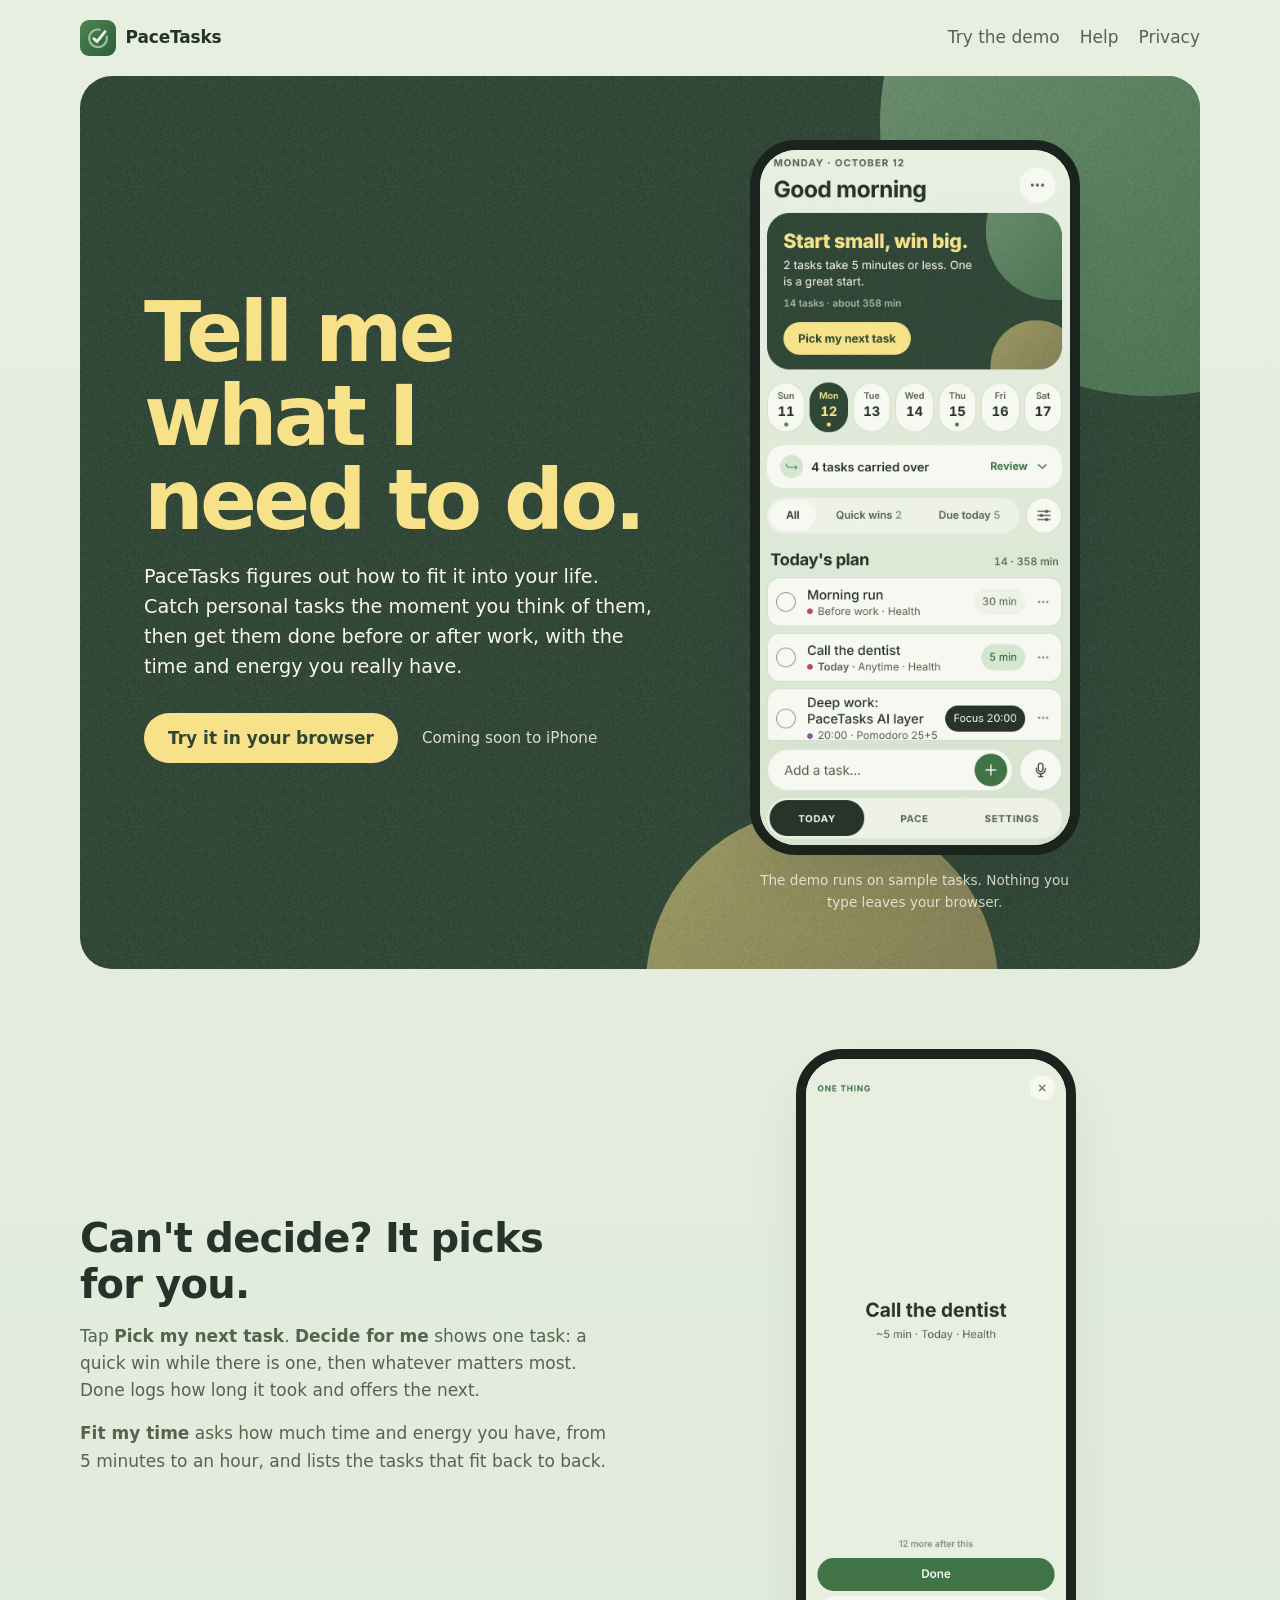
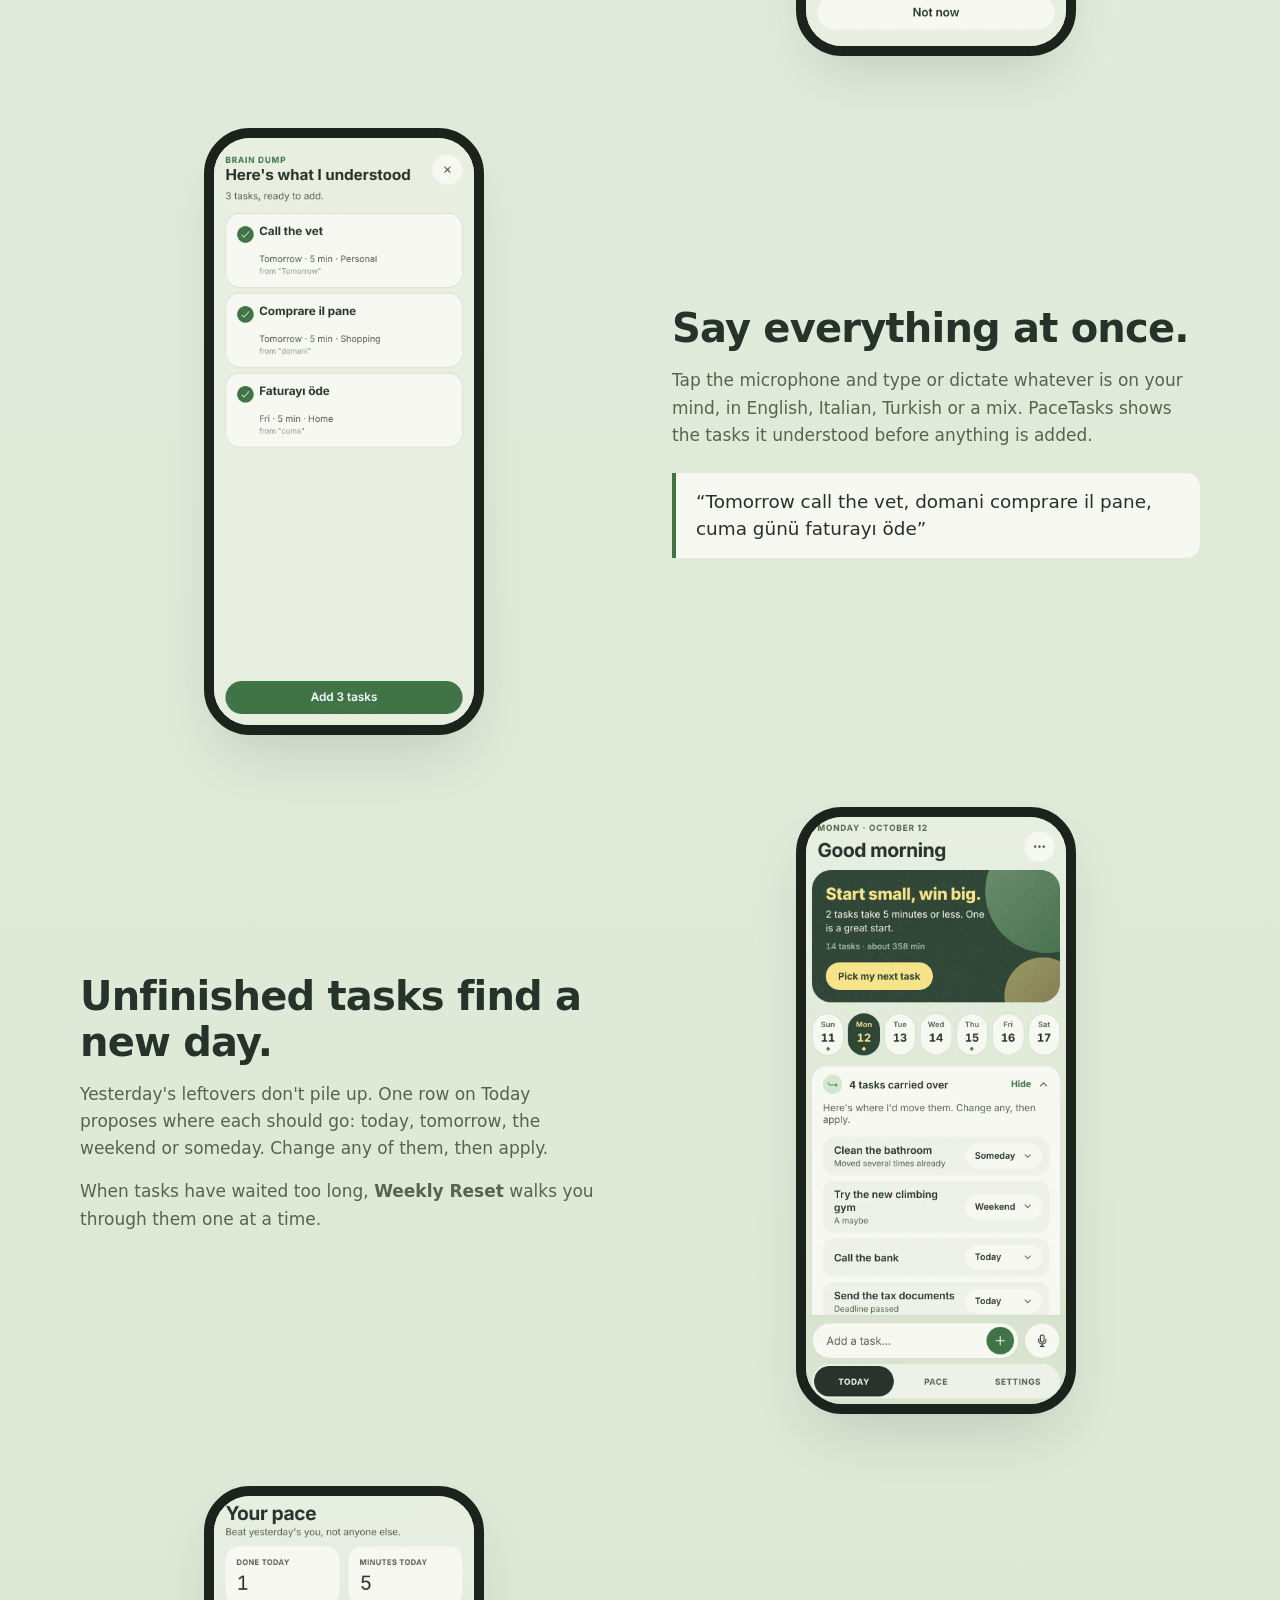
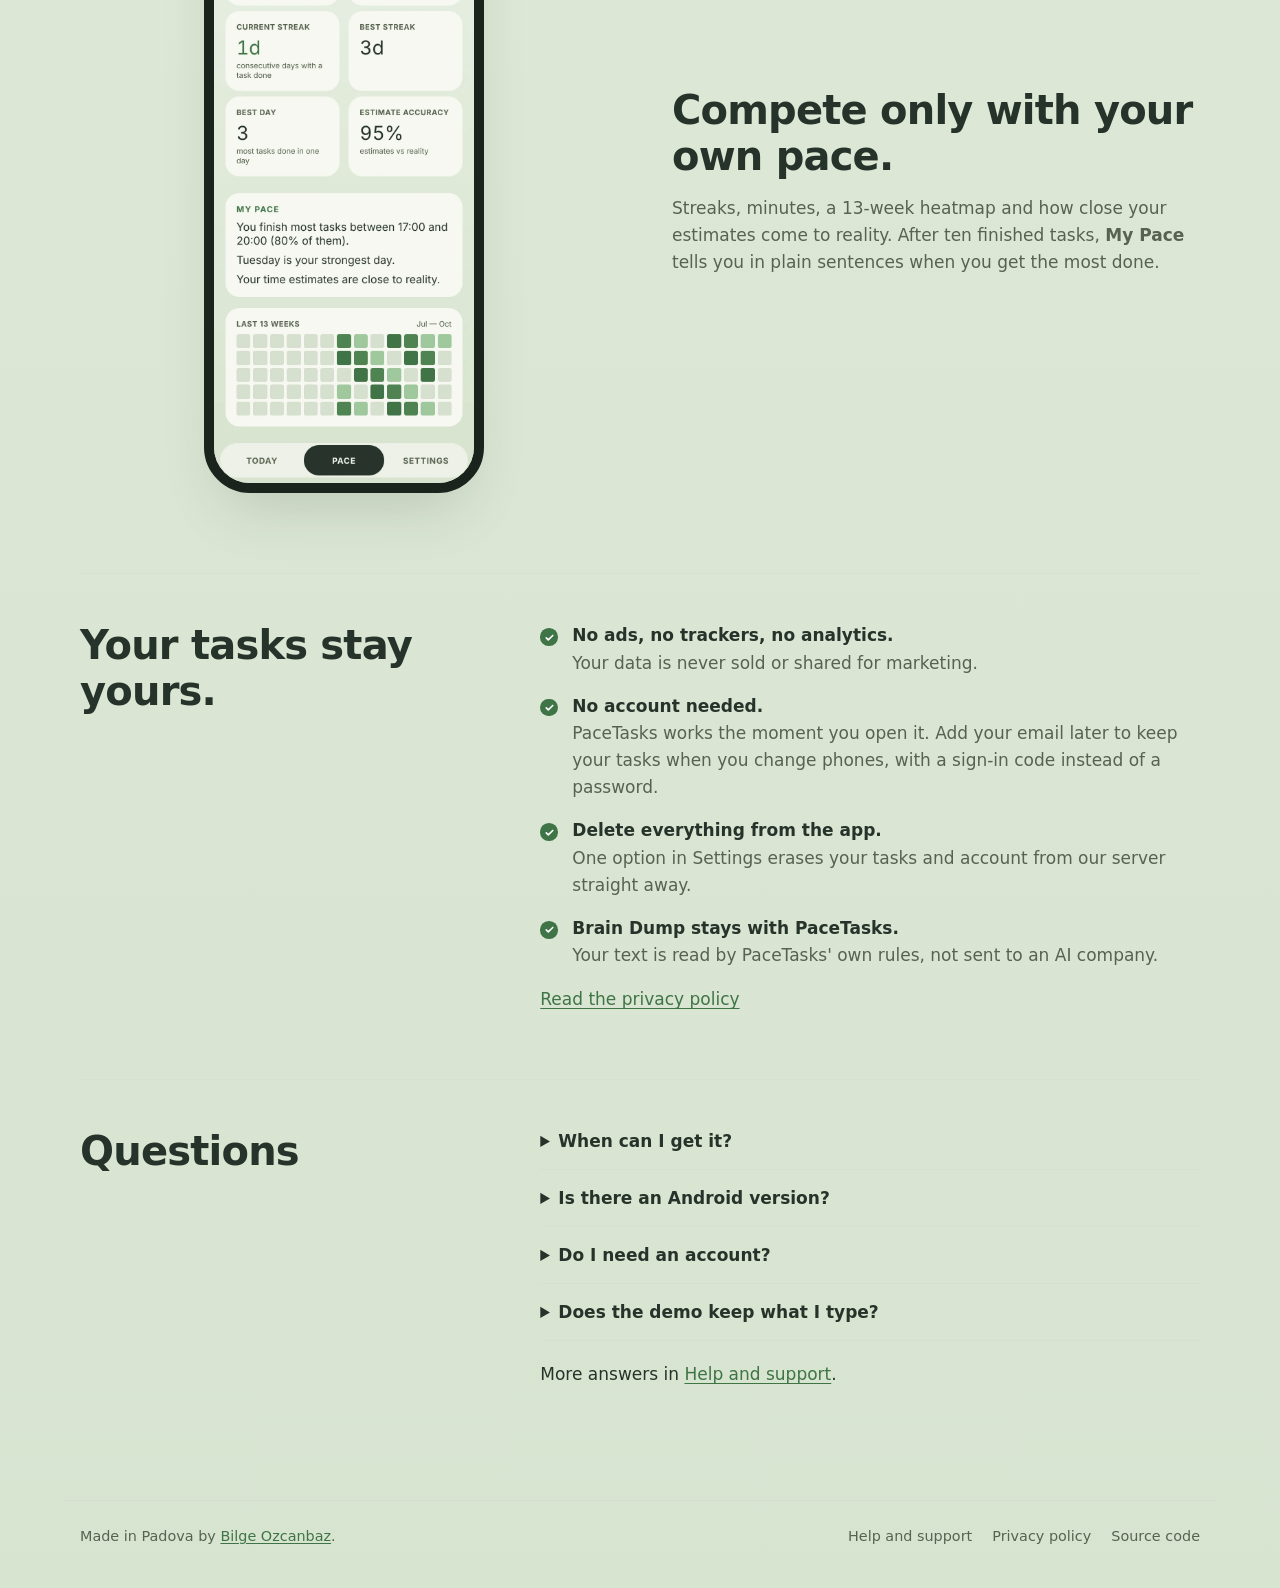
==== index.html @ 0a29a14c "Publish the PaceTasks website The landing page, privacy policy and help pages for PaceTasks, in the " ====
<!doctype html>
<html lang="en">
<head>
  <meta charset="utf-8">
  <meta name="viewport" content="width=device-width, initial-scale=1">
  <title>PaceTasks — tasks that fit around your work</title>
  <meta name="description" content="Tell PaceTasks what you need to do. It figures out how to fit it into your life: a task app for iPhone that plans around the time and energy you really have.">
  <meta name="theme-color" content="#2f4636">
  <link rel="canonical" href="https://bilgaaaaa.github.io/PaceTasksWebsite/">
  <meta property="og:type" content="website">
  <meta property="og:title" content="PaceTasks — tasks that fit around your work">
  <meta property="og:description" content="Tell me what I need to do. PaceTasks figures out how to fit it into your life.">
  <meta property="og:url" content="https://bilgaaaaa.github.io/PaceTasksWebsite/">
  <meta property="og:image" content="https://bilgaaaaa.github.io/PaceTasksWebsite/og-image.png">
  <meta name="twitter:card" content="summary_large_image">
  <link rel="icon" href="icon.png">
  <link rel="apple-touch-icon" href="icon.png">
  <link rel="stylesheet" href="site.css">
  <script src="site.js" defer></script>
</head>
<body>
<a class="skip-link" href="#main">Skip to content</a>

<header class="site-header">
  <a class="brand" href="./"><img src="icon.png" alt="" width="36" height="36">PaceTasks</a>
  <nav class="site-nav" aria-label="Site">
    <a href="demo/">Try the demo</a>
    <a href="support.html">Help</a>
    <a href="privacy.html">Privacy</a>
  </nav>
</header>

<main id="main" class="landing">
  <!-- Hero: the app's own Today hero card at page size, with the phone beside it. -->
  <section class="hero-card" aria-labelledby="heroTitle">
    <span class="hero-blob hero-blob-a" aria-hidden="true"></span>
    <span class="hero-blob hero-blob-b" aria-hidden="true"></span>
    <div class="hero-copy">
      <h1 id="heroTitle">Tell me what I need to do.</h1>
      <p class="hero-lede">PaceTasks figures out how to fit it into your life. Catch personal tasks the moment you
      think of them, then get them done before or after work, with the time and energy you really have.</p>
      <div class="hero-actions">
        <a class="button button-hero" href="demo/" data-demo-launch>Try it in your browser</a>
        <!-- Swap for the App Store link once PaceTasks is live. -->
        <p class="hero-status">Coming soon to iPhone</p>
      </div>
    </div>
    <figure class="phone hero-phone" data-demo-phone>
      <div class="phone-screen">
        <picture>
          <source srcset="screens/today-dark.webp" media="(prefers-color-scheme: dark)">
          <img src="screens/today-light.webp" width="393" height="852"
          alt="PaceTasks Today: a hero card saying Start small, win big, this week's days, four tasks carried over and today's plan.">
        </picture>
      </div>
      <figcaption>The demo runs on sample tasks. Nothing you type leaves your browser.</figcaption>
    </figure>
  </section>

  <div class="features">
    <section class="feature" aria-labelledby="pickTitle">
      <div>
        <h2 id="pickTitle">Can't decide? It picks for you.</h2>
        <p>Tap <strong>Pick my next task</strong>. <strong>Decide for me</strong> shows one task: a quick win while there
        is one, then whatever matters most. Done logs how long it took and offers the next.</p>
        <p><strong>Fit my time</strong> asks how much time and energy you have, from 5 minutes to an hour, and lists the
        tasks that fit back to back.</p>
      </div>
      <figure class="phone">
        <div class="phone-screen">
          <img src="screens/pick-next.webp" width="393" height="852" loading="lazy"
          alt="Decide for me showing a single task, Call the dentist, about 5 minutes, with Done and Not now.">
        </div>
      </figure>
    </section>

    <section class="feature" aria-labelledby="dumpTitle">
      <div>
        <h2 id="dumpTitle">Say everything at once.</h2>
        <p>Tap the microphone and type or dictate whatever is on your mind, in English, Italian, Turkish or a mix.
        PaceTasks shows the tasks it understood before anything is added.</p>
        <blockquote class="feature-quote">“Tomorrow call the vet, domani comprare il pane, cuma günü faturayı öde”</blockquote>
      </div>
      <figure class="phone">
        <div class="phone-screen">
          <img src="screens/brain-dump.webp" width="393" height="852" loading="lazy"
          alt="Brain Dump turning that sentence into three tasks: Call the vet and Comprare il pane tomorrow, Faturayı öde on Friday.">
        </div>
      </figure>
    </section>

    <section class="feature" aria-labelledby="rolloverTitle">
      <div>
        <h2 id="rolloverTitle">Unfinished tasks find a new day.</h2>
        <p>Yesterday's leftovers don't pile up. One row on Today proposes where each should go: today, tomorrow, the
        weekend or someday. Change any of them, then apply.</p>
        <p>When tasks have waited too long, <strong>Weekly Reset</strong> walks you through them one at a time.</p>
      </div>
      <figure class="phone">
        <div class="phone-screen">
          <img src="screens/carried-over.webp" width="393" height="852" loading="lazy"
          alt="Four tasks carried over, each with a proposed day: Someday, Weekend or Today.">
        </div>
      </figure>
    </section>

    <section class="feature" aria-labelledby="paceTitle">
      <div>
        <h2 id="paceTitle">Compete only with your own pace.</h2>
        <p>Streaks, minutes, a 13-week heatmap and how close your estimates come to reality. After ten finished tasks,
        <strong>My Pace</strong> tells you in plain sentences when you get the most done.</p>
      </div>
      <figure class="phone">
        <div class="phone-screen">
          <img src="screens/pace.webp" width="393" height="852" loading="lazy"
          alt="Your pace: tasks and minutes done today, current and best streak, estimate accuracy and a 13-week heatmap.">
        </div>
      </figure>
    </section>
  </div>

  <section class="split" aria-labelledby="privacyTitle">
    <h2 id="privacyTitle">Your tasks stay yours.</h2>
    <div>
      <ul class="promise-list">
        <li><strong>No ads, no trackers, no analytics.</strong>
          <span>Your data is never sold or shared for marketing.</span></li>
        <li><strong>No account needed.</strong>
          <span>PaceTasks works the moment you open it. Add your email later to keep your tasks when you change phones,
          with a sign-in code instead of a password.</span></li>
        <li><strong>Delete everything from the app.</strong>
          <span>One option in Settings erases your tasks and account from our server straight away.</span></li>
        <li><strong>Brain Dump stays with PaceTasks.</strong>
          <span>Your text is read by PaceTasks' own rules, not sent to an AI company.</span></li>
      </ul>
      <p><a href="privacy.html">Read the privacy policy</a></p>
    </div>
  </section>

  <section class="split" aria-labelledby="questionsTitle">
    <h2 id="questionsTitle">Questions</h2>
    <div class="questions">
      <details>
        <summary>When can I get it?</summary>
        <p>PaceTasks is getting ready for its first beta on iPhone. Until then, the demo runs the whole app in your
        browser with sample tasks.</p>
      </details>
      <details>
        <summary>Is there an Android version?</summary>
        <p>Not yet. The first version is for iPhone only.</p>
      </details>
      <details>
        <summary>Do I need an account?</summary>
        <p>No. An account is optional and keeps your tasks safe if you change or lose your phone.</p>
      </details>
      <details>
        <summary>Does the demo keep what I type?</summary>
        <p>No. It runs entirely in your browser on sample tasks, and everything resets when you reload.</p>
      </details>
      <p>More answers in <a href="support.html">Help and support</a>.</p>
    </div>
  </section>
</main>

<footer class="site-footer">
  <p>Made in Padova by <a href="https://bilgalog.dev">Bilge Ozcanbaz</a>.</p>
  <nav class="site-nav" aria-label="Footer">
    <a href="support.html">Help and support</a>
    <a href="privacy.html">Privacy policy</a>
    <a href="https://github.com/bilgaaaaa/pacetasks">Source code</a>
  </nav>
</footer>
</body>
</html>
---- site.css ----
/* Shared look for the PaceTasks website: the app's Sage theme, light and dark, and its system type. */
:root {
  --background: #e7efe1;
  --background-end: #d7e4d0;
  --surface: #f6f8f1;
  --border: #d6e0cf;
  --text-primary: #26332a;
  --text-secondary: #56634f;
  --accent: #3f7446;
  /* The Today hero card: forest green, daffodil title, cream copy. */
  --hero-card: #2f4636;
  --hero-title: #f7e289;
  --hero-body: #fbf6ee;
  --hero-blob-a: linear-gradient(135deg, #9fc89d, #4e8552);
  --hero-blob-b: linear-gradient(135deg, #f7e289, #b79a65);
  --phone-bezel: #1b231d;
  --shadow: rgba(38, 51, 42, 0.18);
  --font: system-ui, -apple-system, BlinkMacSystemFont, "Segoe UI", Roboto, "Helvetica Neue", Arial, sans-serif;
}
@media (prefers-color-scheme: dark) {
  :root {
    --background: #141a16;
    --background-end: #101512;
    --surface: #1d2520;
    --border: #2e3931;
    --text-primary: #e4ecdf;
    --text-secondary: #a3b09e;
    --accent: #8dc495;
    --hero-card: #2a3d30;
    --phone-bezel: #050806;
    --shadow: rgba(0, 0, 0, 0.45);
  }
}

* { box-sizing: border-box; }
html { color-scheme: light dark; background: var(--background-end); }
body {
  margin: 0;
  min-height: 100vh;
  background: linear-gradient(180deg, var(--background), var(--background-end));
  color: var(--text-primary);
  font: 17px/1.6 var(--font);
  -webkit-font-smoothing: antialiased;
}
img { max-width: 100%; display: block; }
a { color: var(--accent); text-underline-offset: 0.15em; }
:focus-visible { outline: 3px solid var(--accent); outline-offset: 3px; border-radius: 6px; }
h1, h2, h3 { font-weight: 700; line-height: 1.15; letter-spacing: -0.02em; }
p, li { color: var(--text-primary); }
.skip-link { position: absolute; left: 1rem; top: -4rem; padding: 0.5rem 1rem; background: var(--surface); }
.skip-link:focus { top: 1rem; }

/* Header and footer, shared by every page. */
.site-header,
.site-footer {
  max-width: 72rem;
  margin: 0 auto;
  padding: 1.25rem 1rem;
  display: flex;
  flex-wrap: wrap;
  align-items: center;
  justify-content: space-between;
  gap: 0.75rem 1.5rem;
}
.brand {
  display: inline-flex;
  align-items: center;
  gap: 0.6rem;
  color: var(--text-primary);
  font-weight: 700;
  letter-spacing: -0.01em;
  text-decoration: none;
}
.brand img { width: 36px; height: 36px; border-radius: 9px; }
.site-nav { display: flex; flex-wrap: wrap; gap: 0.25rem 1.25rem; }
.site-nav a { color: var(--text-secondary); text-decoration: none; font-weight: 500; }
.site-nav a:hover,
.site-nav a[aria-current="page"] { color: var(--text-primary); }
.site-footer {
  margin-top: 4rem;
  padding-top: 1.5rem;
  padding-bottom: 2.5rem;
  border-top: 1px solid var(--border);
  color: var(--text-secondary);
  font-size: 0.9rem;
}
.site-footer p { margin: 0; color: inherit; }

/* Buttons: the hero's daffodil pill, as in the app's "Pick my next task". */
.button {
  display: inline-flex;
  align-items: center;
  justify-content: center;
  min-height: 48px;
  padding: 0.7rem 1.5rem;
  border-radius: 999px;
  font-weight: 600;
  text-decoration: none;
}
.button-hero { background: var(--hero-title); color: var(--hero-card); }
.button-hero:hover { filter: brightness(1.05); }
.button-hero:focus-visible { outline-color: var(--hero-title); }

/* Landing page. */
.landing { max-width: 72rem; margin: 0 auto; padding: 0 1rem; }

.hero-card {
  position: relative;
  overflow: hidden;
  isolation: isolate;
  display: grid;
  gap: 2.5rem;
  padding: 3rem 1.5rem 0;
  border-radius: 32px;
  background: var(--hero-card);
  color: var(--hero-body);
}
.hero-blob {
  position: absolute;
  z-index: -2;
  border-radius: 50%;
  animation: drift 14s ease-in-out infinite alternate;
}
.hero-blob-a { width: 16rem; height: 16rem; right: -8rem; top: -7rem; background: var(--hero-blob-a); opacity: 0.6; }
.hero-blob-b { width: 12rem; height: 12rem; right: -3rem; bottom: -5rem; background: var(--hero-blob-b); opacity: 0.55; animation-duration: 18s; }
/* The same fine grain the app lays over its hero card. */
.hero-card::after {
  content: "";
  position: absolute;
  inset: 0;
  z-index: -1;
  background: url("grain.png") repeat;
  opacity: 0.3;
  pointer-events: none;
}
@keyframes drift {
  from { transform: translate(0, 0); }
  to { transform: translate(-2.5rem, 1.5rem); }
}
.hero-copy { align-self: center; max-width: 34rem; }
.hero-copy h1 {
  margin: 0 0 1.25rem;
  color: var(--hero-title);
  font-size: clamp(2.75rem, 1.6rem + 4.6vw, 5.25rem);
  line-height: 1;
  letter-spacing: -0.045em;
}
.hero-lede { margin: 0 0 2rem; color: var(--hero-body); font-size: 1.2rem; line-height: 1.55; }
.hero-actions { display: flex; flex-wrap: wrap; align-items: center; gap: 1rem 1.5rem; }
.hero-status { margin: 0; color: var(--hero-body); opacity: 0.85; font-size: 0.95rem; }

/* Phone frame: the screenshot, or the live demo once started. */
.phone {
  margin: 0;
  justify-self: center;
  width: min(100%, 300px);
}
.phone-screen {
  aspect-ratio: 393 / 852;
  overflow: hidden;
  border: 10px solid var(--phone-bezel);
  border-radius: 46px;
  background: var(--background);
  box-shadow: 0 30px 60px -20px var(--shadow);
}
.phone-screen img,
.phone-screen iframe { width: 100%; height: 100%; border: 0; object-fit: cover; object-position: top; }
.phone figcaption { margin-top: 0.9rem; color: var(--text-secondary); font-size: 0.85rem; text-align: center; }
/* In the hero, the phone rises out of the card's bottom edge on small screens. */
.hero-phone { max-height: 22rem; overflow: hidden; }
.hero-phone figcaption { display: none; }

/* Feature rows: text and screenshot side by side, alternating on wide screens. */
.features { display: grid; gap: 4.5rem; margin: 5rem 0; }
.feature { display: grid; gap: 2rem; align-items: center; }
.feature h2 { margin: 0 0 1rem; font-size: clamp(1.75rem, 1.3rem + 1.6vw, 2.5rem); }
.feature p { margin: 0 0 1rem; max-width: 34rem; color: var(--text-secondary); }
.feature .phone { width: min(100%, 250px); }
.feature-quote {
  margin: 1.5rem 0 0;
  padding: 1rem 1.25rem;
  max-width: 34rem;
  border-left: 4px solid var(--accent);
  border-radius: 0 14px 14px 0;
  background: var(--surface);
  font-size: 1.15rem;
  line-height: 1.45;
}

/* Privacy promise and questions. */
.split { display: grid; gap: 1.5rem; padding: 3rem 0; border-top: 1px solid var(--border); }
.split h2 { margin: 0; font-size: clamp(1.75rem, 1.3rem + 1.6vw, 2.5rem); }
.promise-list { margin: 0; padding: 0; list-style: none; display: grid; gap: 1rem; }
.promise-list li { padding-left: 2rem; position: relative; }
.promise-list li::before {
  content: "";
  position: absolute;
  left: 0;
  top: 0.35em;
  width: 1.1rem;
  height: 1.1rem;
  border-radius: 50%;
  background: var(--accent) url("data:image/svg+xml,%3Csvg xmlns='http://www.w3.org/2000/svg' viewBox='0 0 16 16'%3E%3Cpath d='M4 8.5l2.5 2.5L12 5.5' fill='none' stroke='white' stroke-width='2' stroke-linecap='round' stroke-linejoin='round'/%3E%3C/svg%3E") center / 0.8rem no-repeat;
}
.promise-list strong { display: block; }
.promise-list span { color: var(--text-secondary); }
.questions details { border-bottom: 1px solid var(--border); padding: 0.9rem 0; }
.questions details:first-child { padding-top: 0; }
.questions summary { cursor: pointer; font-weight: 600; }
.questions details p { margin: 0.5rem 0 0; color: var(--text-secondary); }
.questions > p { margin: 1.25rem 0 0; }

@media (min-width: 900px) {
  .hero-card { grid-template-columns: 1.15fr 1fr; padding: 4rem 4rem 3.5rem; }
  .hero-blob-a { width: 34rem; height: 34rem; right: -14rem; top: -14rem; }
  .hero-blob-b { width: 22rem; height: 22rem; right: 18%; bottom: -12rem; }
  .hero-phone { max-height: none; overflow: visible; width: 330px; }
  .hero-phone figcaption { display: block; color: var(--hero-body); opacity: 0.8; }
  .feature { grid-template-columns: 1fr 1fr; gap: 4rem; }
  .feature .phone { width: 280px; }
  .feature:nth-child(even) .phone { order: -1; }
  .split { grid-template-columns: 1fr 1.6fr; gap: 3rem; }
}

@media (prefers-reduced-motion: reduce) {
  .hero-blob { animation: none; }
}

/* Policy and help pages: one readable column. */
.page { max-width: 44rem; margin: 0 auto; padding: 1.5rem 1rem 0; }
.page h1 { font-size: 2.25rem; margin: 0 0 0.25rem; }
.page h2 { font-size: 1.4rem; margin: 2.25rem 0 0.5rem; }
.meta { color: var(--text-secondary); font-size: 0.9rem; }
.card {
  background: var(--surface);
  border: 1px solid var(--border);
  border-radius: 18px;
  padding: 1rem 1.25rem;
  margin: 1rem 0;
}
.card > :first-child { margin-top: 0; }
.card > :last-child { margin-bottom: 0; }
table { width: 100%; border-collapse: collapse; }
th, td { text-align: left; vertical-align: top; padding: 0.5rem 0.5rem 0.5rem 0; border-bottom: 1px solid var(--border); }
th { color: var(--text-secondary); font-size: 0.85rem; font-weight: 600; }
.table-scroll { overflow-x: auto; }
/* On a phone, three columns are too narrow to read: each row becomes a stacked block. */
@media (max-width: 600px) {
  table, tbody, tr, td { display: block; }
  tr:first-child { display: none; }
  tr { padding: 0.75rem 0; border-bottom: 1px solid var(--border); }
  td { border: 0; padding: 0.15rem 0; }
  td:first-child { font-weight: 600; }
  td:not(:first-child) { color: var(--text-secondary); }
}
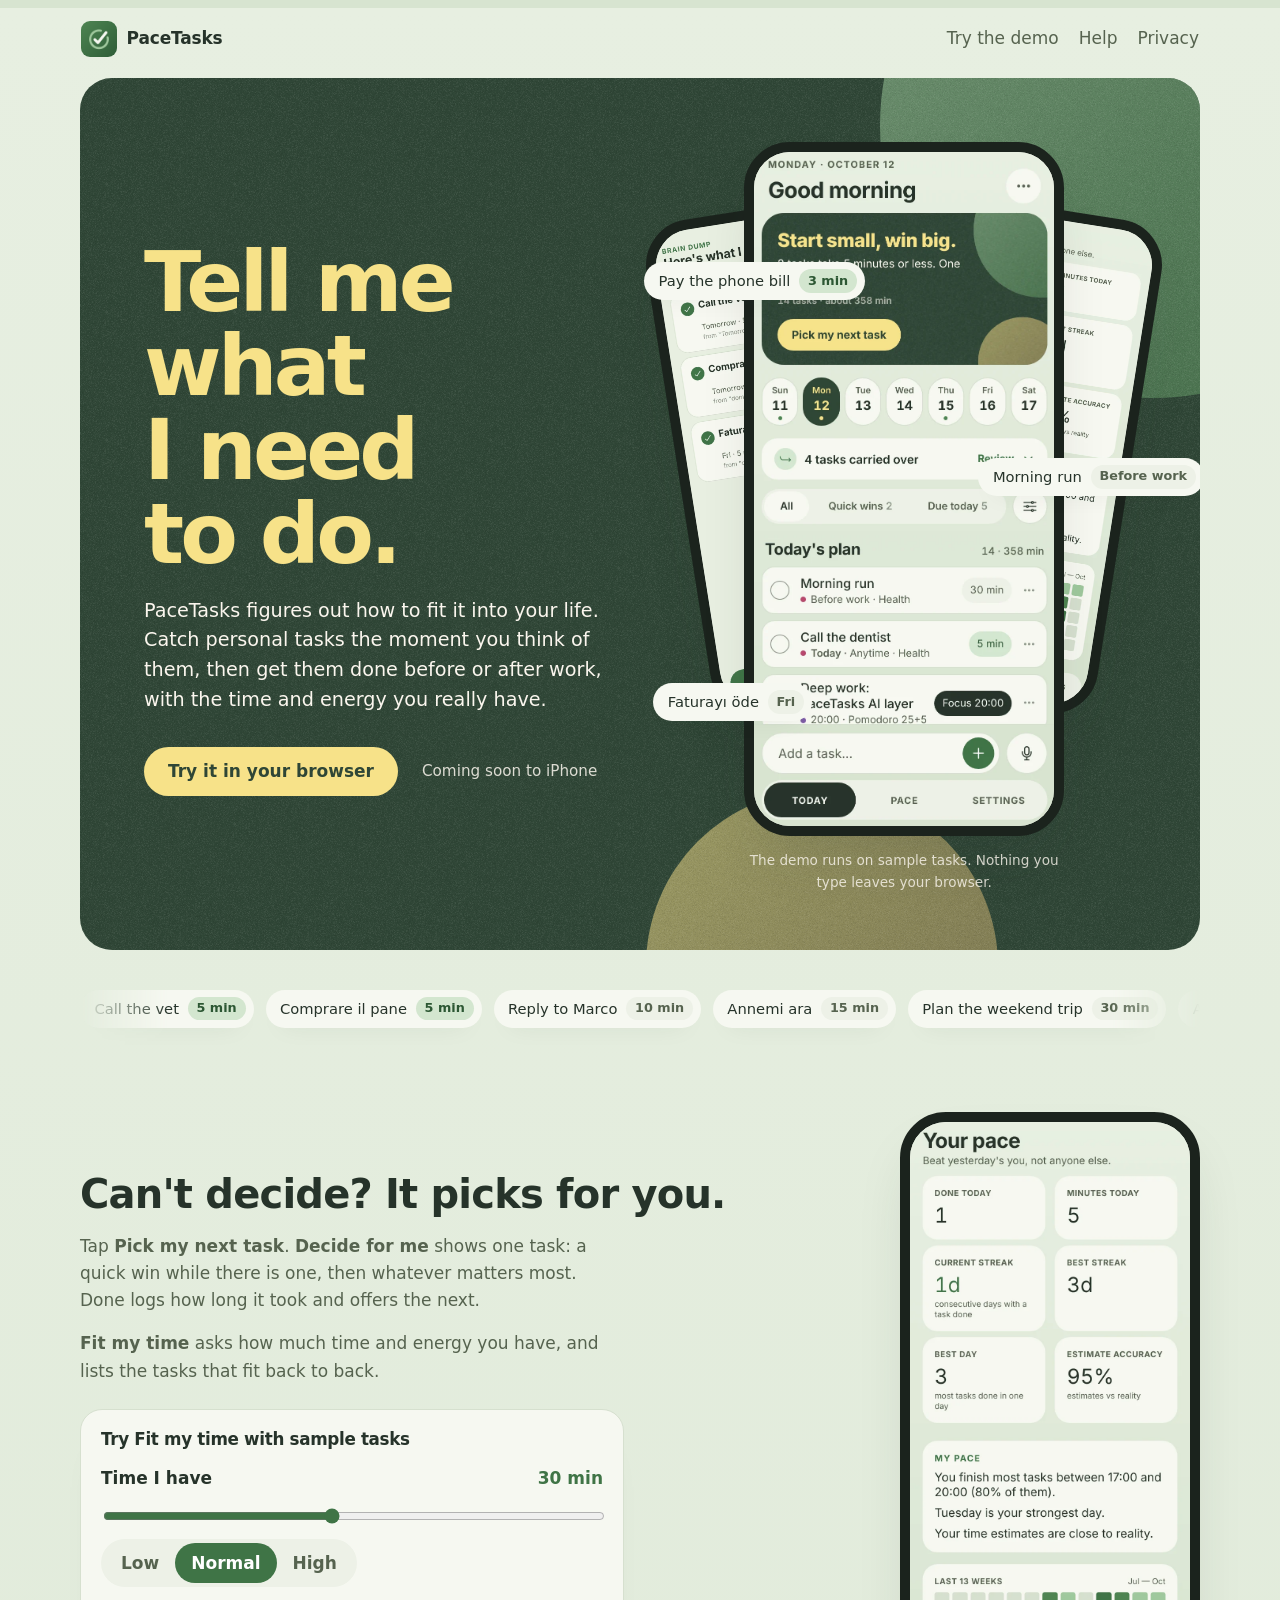
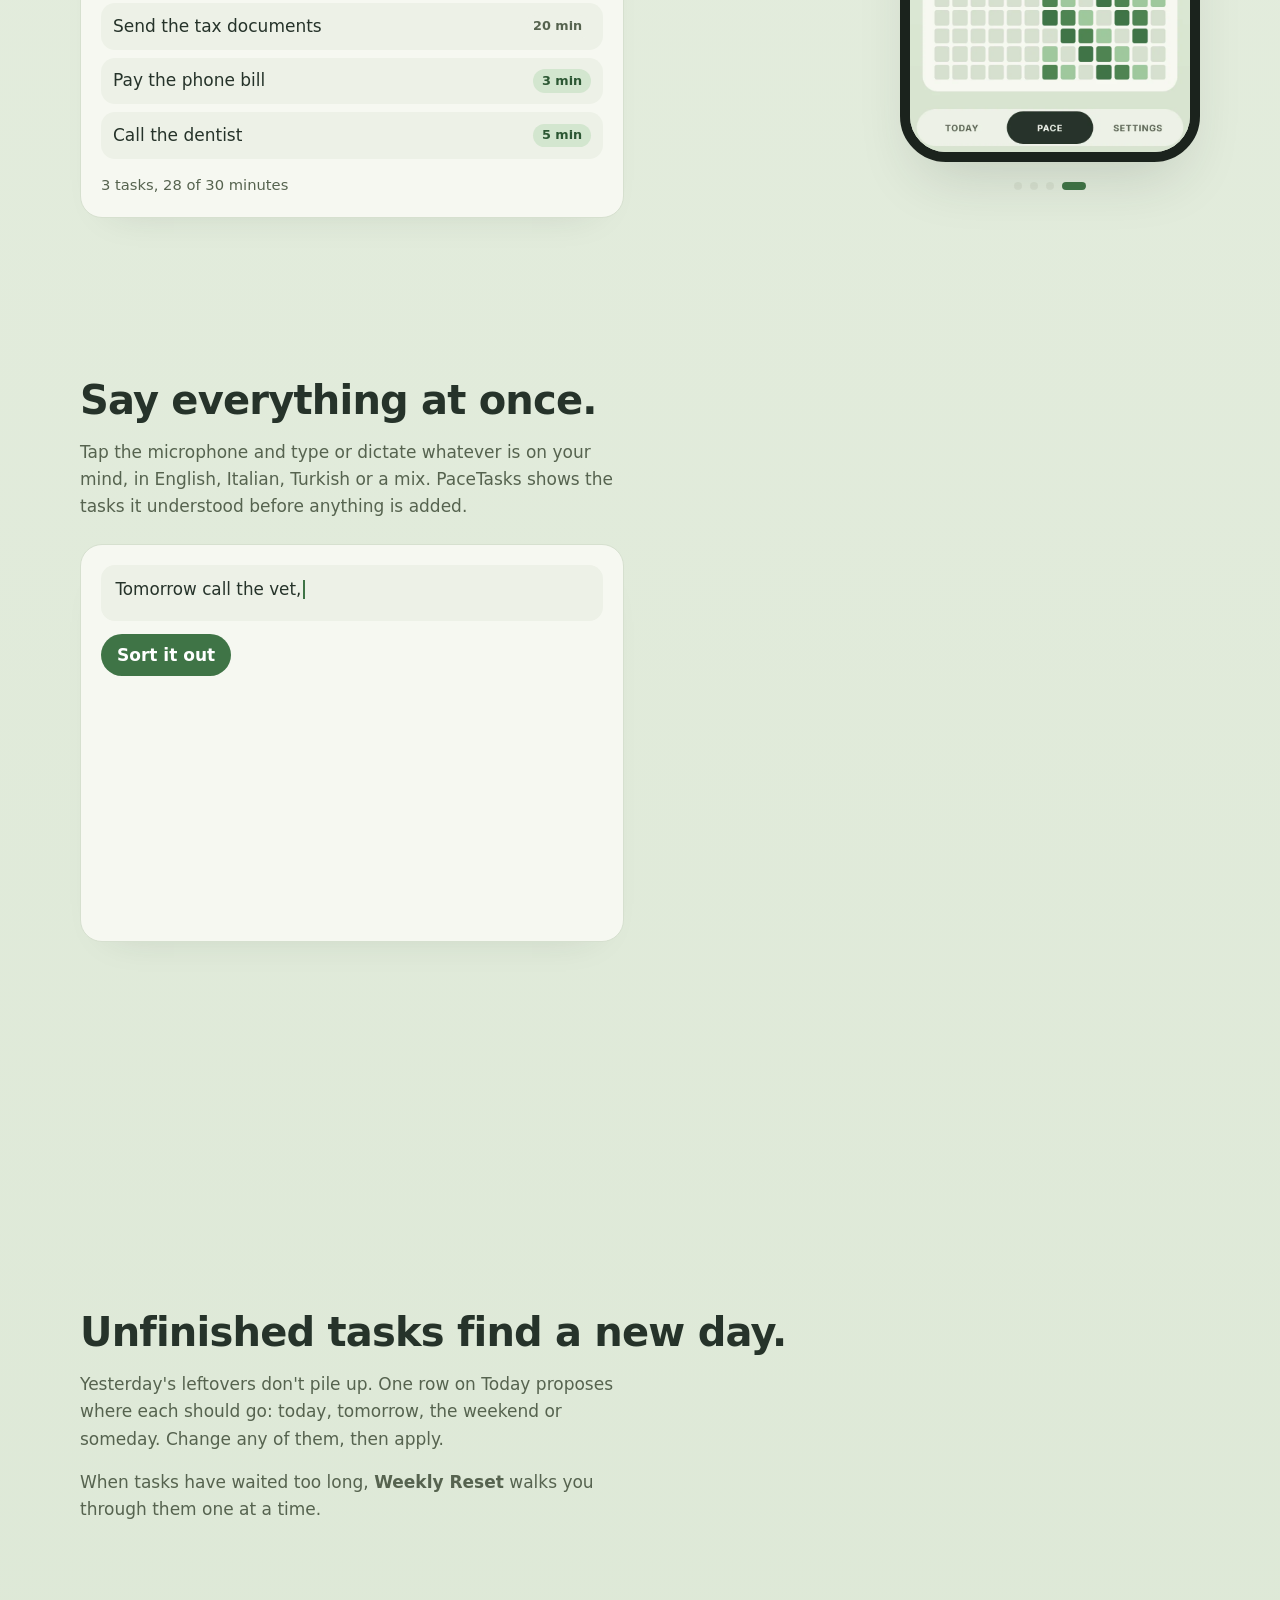
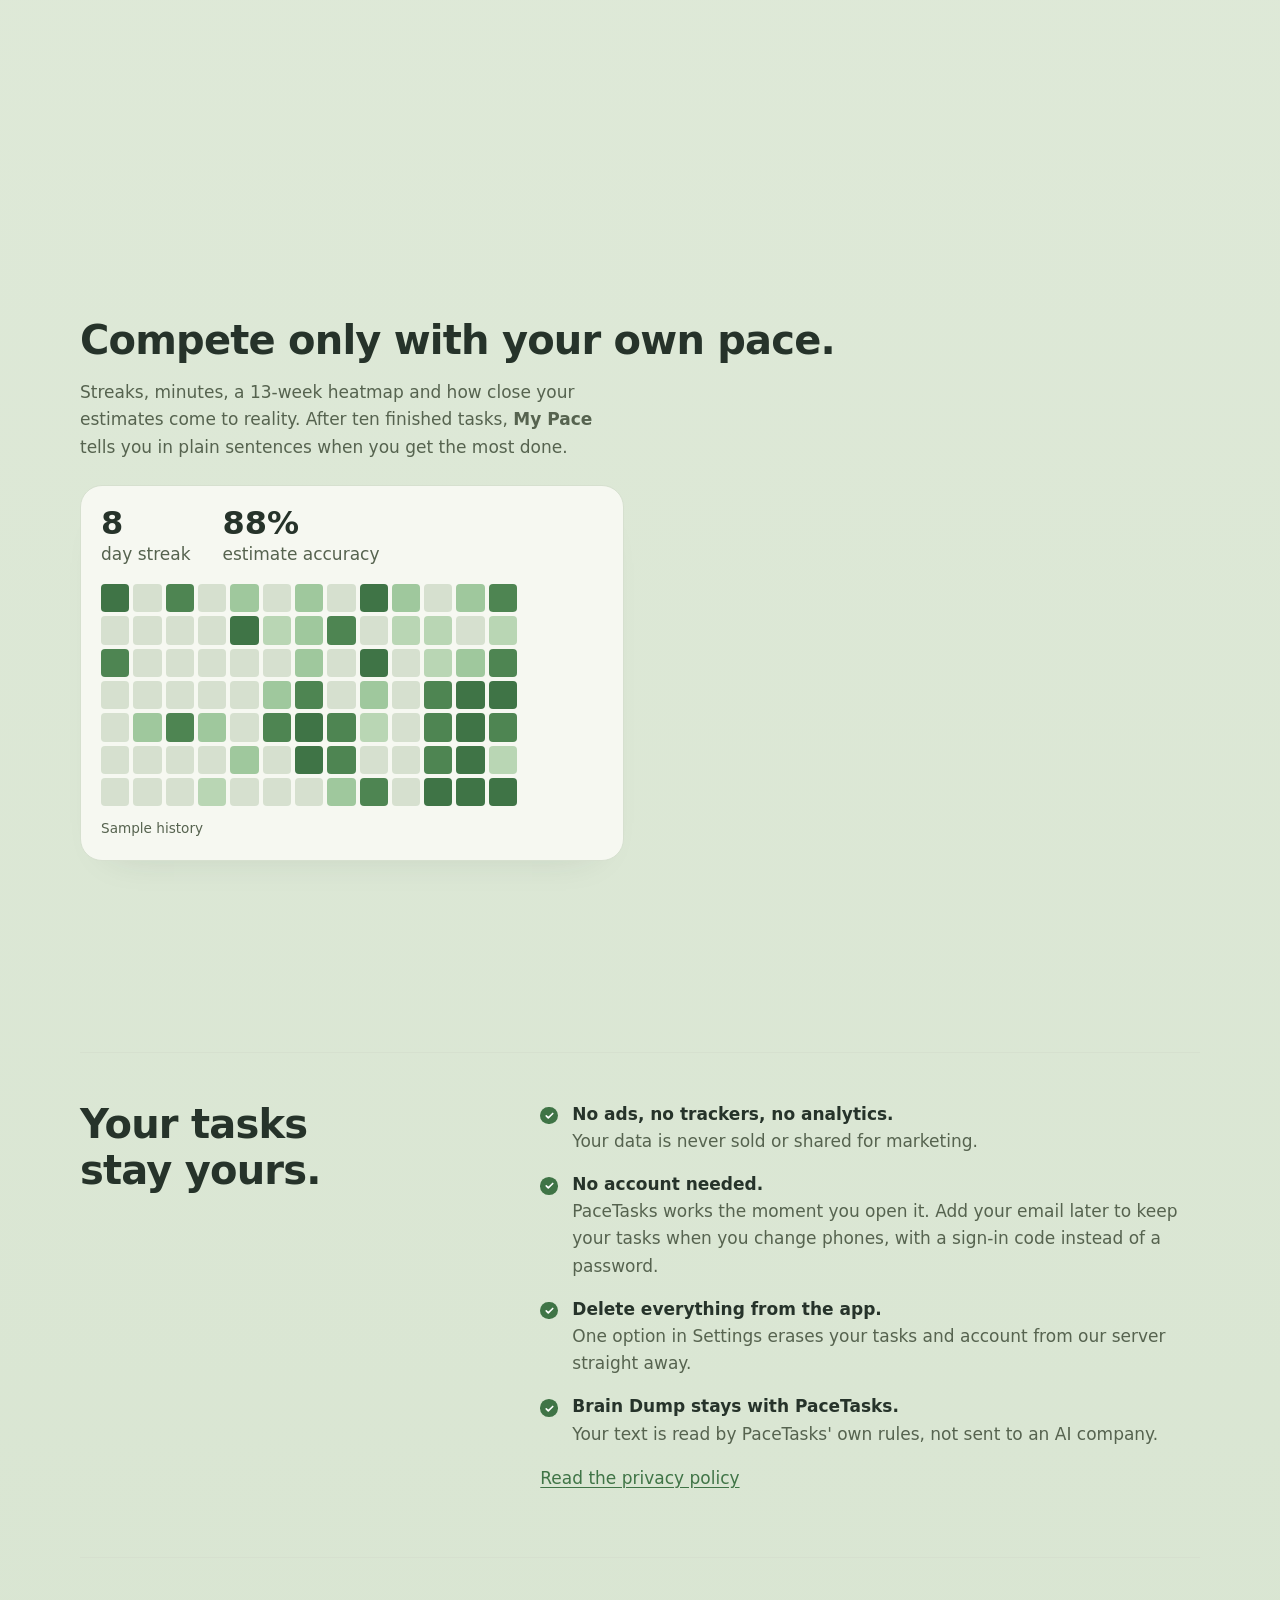
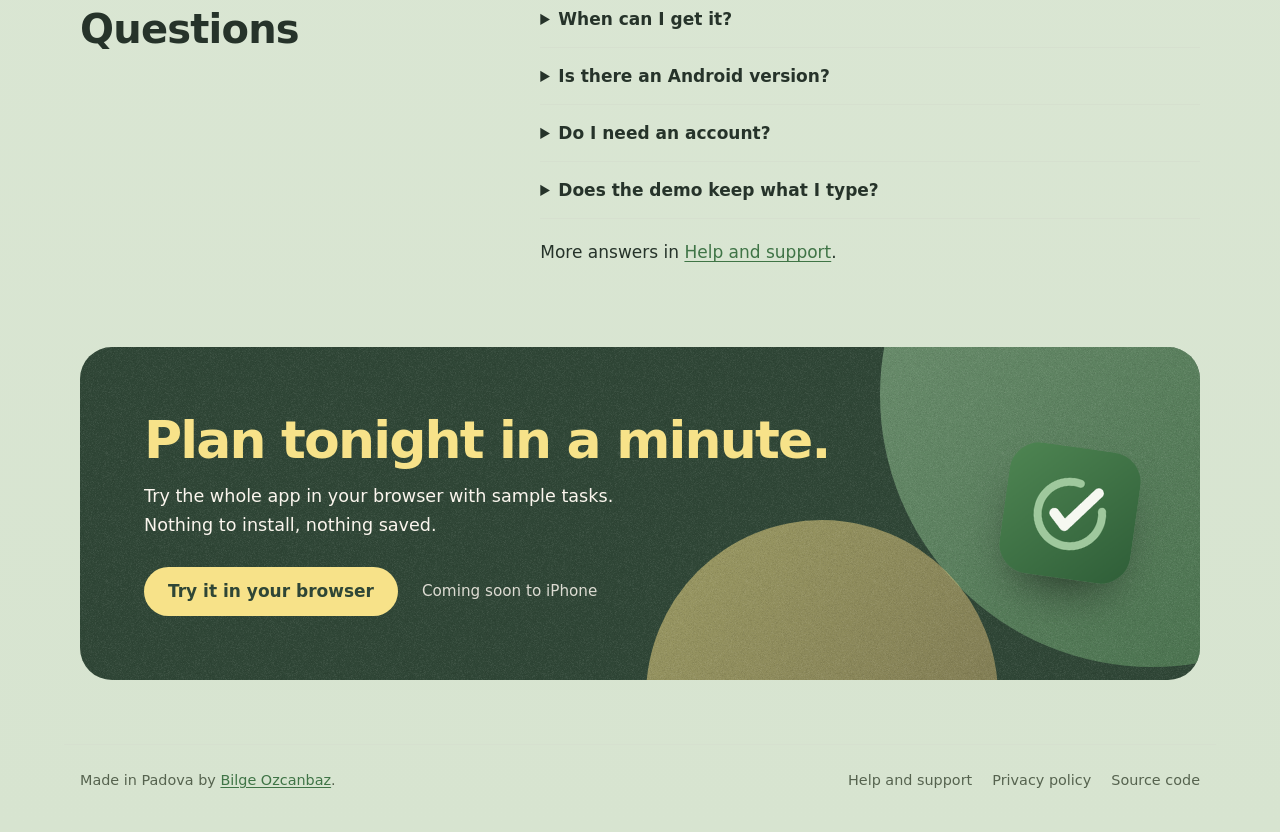
==== commit 990a6ba9: "Bring the website to life with motion and a working demo of the app's ideas Inspired by how Structur" ====
--- a/index.html
+++ b/index.html
@@ -16,10 +16,14 @@
   <link rel="icon" href="icon.png">
   <link rel="apple-touch-icon" href="icon.png">
   <link rel="stylesheet" href="site.css">
+  <!-- Lets the page tell CSS that scripts run, so parts that need them can show. -->
+  <script>document.documentElement.classList.add("js");</script>
   <script src="site.js" defer></script>
+  <script src="home.js" defer></script>
 </head>
 <body>
 <a class="skip-link" href="#main">Skip to content</a>
+<div class="scroll-progress" aria-hidden="true"></div>
 
 <header class="site-header">
   <a class="brand" href="./"><img src="icon.png" alt="" width="36" height="36">PaceTasks</a>
@@ -31,12 +35,17 @@
 </header>
 
 <main id="main" class="landing">
-  <!-- Hero: the app's own Today hero card at page size, with the phone beside it. -->
+  <!-- Hero: the app's own Today hero card at page size, with the phones fanned out beside it. -->
   <section class="hero-card" aria-labelledby="heroTitle">
     <span class="hero-blob hero-blob-a" aria-hidden="true"></span>
     <span class="hero-blob hero-blob-b" aria-hidden="true"></span>
     <div class="hero-copy">
-      <h1 id="heroTitle">Tell me what I need to do.</h1>
+      <h1 id="heroTitle" class="hero-title">
+        <span class="word" style="--w: 0">Tell</span> <span class="word" style="--w: 1">me</span>
+        <span class="word" style="--w: 2">what</span> <span class="word" style="--w: 3">I</span>
+        <span class="word" style="--w: 4">need</span> <span class="word" style="--w: 5">to</span>
+        <span class="word" style="--w: 6">do.</span>
+      </h1>
       <p class="hero-lede">PaceTasks figures out how to fit it into your life. Catch personal tasks the moment you
       think of them, then get them done before or after work, with the time and energy you really have.</p>
       <div class="hero-actions">
@@ -45,83 +54,175 @@
         <p class="hero-status">Coming soon to iPhone</p>
       </div>
     </div>
-    <figure class="phone hero-phone" data-demo-phone>
-      <div class="phone-screen">
-        <picture>
-          <source srcset="screens/today-dark.webp" media="(prefers-color-scheme: dark)">
-          <img src="screens/today-light.webp" width="393" height="852"
-          alt="PaceTasks Today: a hero card saying Start small, win big, this week's days, four tasks carried over and today's plan.">
-        </picture>
-      </div>
-      <figcaption>The demo runs on sample tasks. Nothing you type leaves your browser.</figcaption>
-    </figure>
-  </section>
-
-  <div class="features">
-    <section class="feature" aria-labelledby="pickTitle">
-      <div>
-        <h2 id="pickTitle">Can't decide? It picks for you.</h2>
-        <p>Tap <strong>Pick my next task</strong>. <strong>Decide for me</strong> shows one task: a quick win while there
-        is one, then whatever matters most. Done logs how long it took and offers the next.</p>
-        <p><strong>Fit my time</strong> asks how much time and energy you have, from 5 minutes to an hour, and lists the
-        tasks that fit back to back.</p>
-      </div>
-      <figure class="phone">
+    <div class="hero-visual" data-tilt>
+      <div class="phone hero-side hero-side-left" aria-hidden="true">
+        <div class="phone-screen"><img src="screens/brain-dump.webp" alt="" width="393" height="852"></div>
+      </div>
+      <div class="phone hero-side hero-side-right" aria-hidden="true">
+        <div class="phone-screen"><img src="screens/pace.webp" alt="" width="393" height="852"></div>
+      </div>
+      <figure class="phone hero-phone" data-demo-phone>
         <div class="phone-screen">
-          <img src="screens/pick-next.webp" width="393" height="852" loading="lazy"
-          alt="Decide for me showing a single task, Call the dentist, about 5 minutes, with Done and Not now.">
-        </div>
+          <picture>
+            <source srcset="screens/today-dark.webp" media="(prefers-color-scheme: dark)">
+            <img src="screens/today-light.webp" width="393" height="852"
+            alt="PaceTasks Today: a hero card saying Start small, win big, this week's days, four tasks carried over and today's plan.">
+          </picture>
+        </div>
+        <figcaption>The demo runs on sample tasks. Nothing you type leaves your browser.</figcaption>
       </figure>
-    </section>
-
-    <section class="feature" aria-labelledby="dumpTitle">
-      <div>
-        <h2 id="dumpTitle">Say everything at once.</h2>
-        <p>Tap the microphone and type or dictate whatever is on your mind, in English, Italian, Turkish or a mix.
-        PaceTasks shows the tasks it understood before anything is added.</p>
-        <blockquote class="feature-quote">“Tomorrow call the vet, domani comprare il pane, cuma günü faturayı öde”</blockquote>
-      </div>
-      <figure class="phone">
+      <ul class="hero-chips" aria-hidden="true">
+        <li class="chip" style="--n: 0; --x: -6%; --y: 16%">Pay the phone bill <span class="pill pill-quick">3 min</span></li>
+        <li class="chip" style="--n: 1; --x: 66%; --y: 42%">Morning run <span class="pill">Before work</span></li>
+        <li class="chip" style="--n: 2; --x: -4%; --y: 72%">Faturayı öde <span class="pill">Fri</span></li>
+      </ul>
+    </div>
+  </section>
+
+  <!-- Real tasks in the three languages Brain Dump reads, drifting past. -->
+  <div class="ribbon" aria-hidden="true">
+    <ul class="ribbon-track">
+      <li class="chip">Call the vet <span class="pill pill-quick">5 min</span></li>
+      <li class="chip">Comprare il pane <span class="pill pill-quick">5 min</span></li>
+      <li class="chip">Reply to Marco <span class="pill">10 min</span></li>
+      <li class="chip">Annemi ara <span class="pill">15 min</span></li>
+      <li class="chip">Plan the weekend trip <span class="pill">30 min</span></li>
+      <li class="chip">Annaffiare le piante <span class="pill pill-quick">5 min</span></li>
+      <li class="chip">Spora git <span class="pill">After work</span></li>
+      <li class="chip">Send the tax documents <span class="pill">20 min</span></li>
+      <li class="chip">Chiamare il veterinario <span class="pill">10 min</span></li>
+      <li class="chip">Market alışverişi yap <span class="pill">30 min</span></li>
+    </ul>
+    <ul class="ribbon-track">
+      <li class="chip">Call the vet <span class="pill pill-quick">5 min</span></li>
+      <li class="chip">Comprare il pane <span class="pill pill-quick">5 min</span></li>
+      <li class="chip">Reply to Marco <span class="pill">10 min</span></li>
+      <li class="chip">Annemi ara <span class="pill">15 min</span></li>
+      <li class="chip">Plan the weekend trip <span class="pill">30 min</span></li>
+      <li class="chip">Annaffiare le piante <span class="pill pill-quick">5 min</span></li>
+      <li class="chip">Spora git <span class="pill">After work</span></li>
+      <li class="chip">Send the tax documents <span class="pill">20 min</span></li>
+      <li class="chip">Chiamare il veterinario <span class="pill">10 min</span></li>
+      <li class="chip">Market alışverişi yap <span class="pill">30 min</span></li>
+    </ul>
+  </div>
+
+  <!-- Features: text scrolls on the left while one pinned phone shows each screen (home.js). -->
+  <div class="story">
+    <div class="story-steps">
+      <section class="feature" data-step="pick-next" aria-labelledby="pickTitle">
+        <div class="feature-copy reveal">
+          <h2 id="pickTitle">Can't decide? It picks for you.</h2>
+          <p>Tap <strong>Pick my next task</strong>. <strong>Decide for me</strong> shows one task: a quick win while
+          there is one, then whatever matters most. Done logs how long it took and offers the next.</p>
+          <p><strong>Fit my time</strong> asks how much time and energy you have, and lists the tasks that fit back to
+          back.</p>
+          <div class="widget fit" data-fit>
+            <h3>Try Fit my time with sample tasks</h3>
+            <div class="fit-controls">
+              <label class="fit-label" for="fitMinutes">Time I have <output for="fitMinutes" data-fit-output>30 min</output></label>
+              <input id="fitMinutes" type="range" min="5" max="60" step="5" value="30">
+              <div class="segmented" role="group" aria-label="Energy I have">
+                <button type="button" data-energy="low" aria-pressed="false">Low</button>
+                <button type="button" data-energy="medium" aria-pressed="true">Normal</button>
+                <button type="button" data-energy="high" aria-pressed="false">High</button>
+              </div>
+            </div>
+            <ol class="fit-plan" data-fit-plan>
+              <li><span>Send the tax documents</span><span class="pill">20 min</span></li>
+              <li><span>Pay the phone bill</span><span class="pill pill-quick">3 min</span></li>
+              <li><span>Call the dentist</span><span class="pill pill-quick">5 min</span></li>
+            </ol>
+            <p class="fit-total" data-fit-total aria-live="polite">3 tasks, 28 of 30 minutes</p>
+          </div>
+        </div>
+        <figure class="phone feature-phone">
+          <div class="phone-screen">
+            <img src="screens/pick-next.webp" width="393" height="852" loading="lazy"
+            alt="Decide for me showing a single task, Call the dentist, about 5 minutes, with Done and Not now.">
+          </div>
+        </figure>
+      </section>
+
+      <section class="feature" data-step="brain-dump" aria-labelledby="dumpTitle">
+        <div class="feature-copy reveal">
+          <h2 id="dumpTitle">Say everything at once.</h2>
+          <p>Tap the microphone and type or dictate whatever is on your mind, in English, Italian, Turkish or a mix.
+          PaceTasks shows the tasks it understood before anything is added.</p>
+          <div class="widget dump" data-dump>
+            <p class="dump-text" data-dump-text>Tomorrow call the vet, domani comprare il pane, cuma günü faturayı öde</p>
+            <span class="dump-button" aria-hidden="true">Sort it out</span>
+            <ul class="dump-cards">
+              <li class="dump-card" style="--i: 0"><strong>Call the vet</strong><span>Tomorrow · 5 min · Personal</span></li>
+              <li class="dump-card" style="--i: 1"><strong>Comprare il pane</strong><span>Tomorrow · 5 min · Shopping</span></li>
+              <li class="dump-card" style="--i: 2"><strong>Faturayı öde</strong><span>Fri · 5 min · Home</span></li>
+            </ul>
+          </div>
+        </div>
+        <figure class="phone feature-phone">
+          <div class="phone-screen">
+            <img src="screens/brain-dump.webp" width="393" height="852" loading="lazy"
+            alt="Brain Dump turning that sentence into three tasks: Call the vet and Comprare il pane tomorrow, Faturayı öde on Friday.">
+          </div>
+        </figure>
+      </section>
+
+      <section class="feature" data-step="carried-over" aria-labelledby="rolloverTitle">
+        <div class="feature-copy reveal">
+          <h2 id="rolloverTitle">Unfinished tasks find a new day.</h2>
+          <p>Yesterday's leftovers don't pile up. One row on Today proposes where each should go: today, tomorrow, the
+          weekend or someday. Change any of them, then apply.</p>
+          <p>When tasks have waited too long, <strong>Weekly Reset</strong> walks you through them one at a time.</p>
+        </div>
+        <figure class="phone feature-phone">
+          <div class="phone-screen">
+            <img src="screens/carried-over.webp" width="393" height="852" loading="lazy"
+            alt="Four tasks carried over, each with a proposed day: Someday, Weekend or Today.">
+          </div>
+        </figure>
+      </section>
+
+      <section class="feature" data-step="pace" aria-labelledby="paceTitle">
+        <div class="feature-copy reveal">
+          <h2 id="paceTitle">Compete only with your own pace.</h2>
+          <p>Streaks, minutes, a 13-week heatmap and how close your estimates come to reality. After ten finished
+          tasks, <strong>My Pace</strong> tells you in plain sentences when you get the most done.</p>
+          <div class="widget pace-card">
+            <div class="pace-stats">
+              <p><strong data-count-to="9">9</strong> day streak</p>
+              <p><strong><span data-count-to="94">94</span>%</strong> estimate accuracy</p>
+            </div>
+            <div class="heatmap" data-heatmap role="img" aria-label="Sample heatmap: 13 weeks of finished tasks, busier in recent weeks"></div>
+            <p class="pace-caption">Sample history</p>
+          </div>
+        </div>
+        <figure class="phone feature-phone">
+          <div class="phone-screen">
+            <img src="screens/pace.webp" width="393" height="852" loading="lazy"
+            alt="Your pace: tasks and minutes done today, current and best streak, estimate accuracy and a 13-week heatmap.">
+          </div>
+        </figure>
+      </section>
+    </div>
+
+    <div class="story-stage" data-story-stage aria-hidden="true">
+      <div class="phone story-phone">
         <div class="phone-screen">
-          <img src="screens/brain-dump.webp" width="393" height="852" loading="lazy"
-          alt="Brain Dump turning that sentence into three tasks: Call the vet and Comprare il pane tomorrow, Faturayı öde on Friday.">
-        </div>
-      </figure>
-    </section>
-
-    <section class="feature" aria-labelledby="rolloverTitle">
-      <div>
-        <h2 id="rolloverTitle">Unfinished tasks find a new day.</h2>
-        <p>Yesterday's leftovers don't pile up. One row on Today proposes where each should go: today, tomorrow, the
-        weekend or someday. Change any of them, then apply.</p>
-        <p>When tasks have waited too long, <strong>Weekly Reset</strong> walks you through them one at a time.</p>
-      </div>
-      <figure class="phone">
-        <div class="phone-screen">
-          <img src="screens/carried-over.webp" width="393" height="852" loading="lazy"
-          alt="Four tasks carried over, each with a proposed day: Someday, Weekend or Today.">
-        </div>
-      </figure>
-    </section>
-
-    <section class="feature" aria-labelledby="paceTitle">
-      <div>
-        <h2 id="paceTitle">Compete only with your own pace.</h2>
-        <p>Streaks, minutes, a 13-week heatmap and how close your estimates come to reality. After ten finished tasks,
-        <strong>My Pace</strong> tells you in plain sentences when you get the most done.</p>
-      </div>
-      <figure class="phone">
-        <div class="phone-screen">
-          <img src="screens/pace.webp" width="393" height="852" loading="lazy"
-          alt="Your pace: tasks and minutes done today, current and best streak, estimate accuracy and a 13-week heatmap.">
-        </div>
-      </figure>
-    </section>
+          <img data-screen="pick-next" src="screens/pick-next.webp" alt="" width="393" height="852" loading="lazy">
+          <img data-screen="brain-dump" src="screens/brain-dump.webp" alt="" width="393" height="852" loading="lazy">
+          <img data-screen="carried-over" src="screens/carried-over.webp" alt="" width="393" height="852" loading="lazy">
+          <img data-screen="pace" src="screens/pace.webp" alt="" width="393" height="852" loading="lazy">
+        </div>
+      </div>
+      <div class="story-dots">
+        <span data-dot="pick-next"></span><span data-dot="brain-dump"></span><span data-dot="carried-over"></span><span data-dot="pace"></span>
+      </div>
+    </div>
   </div>
 
   <section class="split" aria-labelledby="privacyTitle">
-    <h2 id="privacyTitle">Your tasks stay yours.</h2>
-    <div>
+    <h2 id="privacyTitle" class="reveal">Your tasks stay yours.</h2>
+    <div class="reveal">
       <ul class="promise-list">
         <li><strong>No ads, no trackers, no analytics.</strong>
           <span>Your data is never sold or shared for marketing.</span></li>
@@ -138,8 +239,8 @@
   </section>
 
   <section class="split" aria-labelledby="questionsTitle">
-    <h2 id="questionsTitle">Questions</h2>
-    <div class="questions">
+    <h2 id="questionsTitle" class="reveal">Questions</h2>
+    <div class="questions reveal">
       <details>
         <summary>When can I get it?</summary>
         <p>PaceTasks is getting ready for its first beta on iPhone. Until then, the demo runs the whole app in your
@@ -159,6 +260,20 @@
       </details>
       <p>More answers in <a href="support.html">Help and support</a>.</p>
     </div>
+  </section>
+
+  <section class="hero-card cta-card reveal" aria-labelledby="ctaTitle">
+    <span class="hero-blob hero-blob-a" aria-hidden="true"></span>
+    <span class="hero-blob hero-blob-b" aria-hidden="true"></span>
+    <div class="cta-copy">
+      <h2 id="ctaTitle">Plan tonight in a minute.</h2>
+      <p>Try the whole app in your browser with sample tasks. Nothing to install, nothing saved.</p>
+      <div class="hero-actions">
+        <a class="button button-hero" href="demo/">Try it in your browser</a>
+        <p class="hero-status">Coming soon to iPhone</p>
+      </div>
+    </div>
+    <img class="cta-icon" src="icon.png" alt="" width="132" height="132">
   </section>
 </main>
 
--- a/site.css
+++ b/site.css
@@ -1,20 +1,32 @@
-/* Shared look for the PaceTasks website: the app's Sage theme, light and dark, and its system type. */
+/* Shared look for the PaceTasks website: the app's Sage theme, light and dark, and its system type.
+   Every animation starts from its resting state, so reduced motion simply shows the finished page. */
 :root {
   --background: #e7efe1;
   --background-end: #d7e4d0;
   --surface: #f6f8f1;
+  --surface-alt: #edf1e7;
   --border: #d6e0cf;
   --text-primary: #26332a;
   --text-secondary: #56634f;
   --accent: #3f7446;
+  --on-accent: #ffffff;
+  --quick-fill: #d3e6cf;
+  --quick-text: #2c5733;
   /* The Today hero card: forest green, daffodil title, cream copy. */
   --hero-card: #2f4636;
   --hero-title: #f7e289;
   --hero-body: #fbf6ee;
   --hero-blob-a: linear-gradient(135deg, #9fc89d, #4e8552);
   --hero-blob-b: linear-gradient(135deg, #f7e289, #b79a65);
+  /* Pace heatmap, from an empty day to the busiest. */
+  --heat-0: #d6e0cf;
+  --heat-1: #b9d6b4;
+  --heat-2: #9fc89d;
+  --heat-3: #4e8552;
+  --heat-4: #3f7446;
   --phone-bezel: #1b231d;
   --shadow: rgba(38, 51, 42, 0.18);
+  --ease-out: cubic-bezier(0.2, 0.7, 0.2, 1);
   --font: system-ui, -apple-system, BlinkMacSystemFont, "Segoe UI", Roboto, "Helvetica Neue", Arial, sans-serif;
 }
 @media (prefers-color-scheme: dark) {
@@ -22,11 +34,20 @@
     --background: #141a16;
     --background-end: #101512;
     --surface: #1d2520;
+    --surface-alt: #242e27;
     --border: #2e3931;
     --text-primary: #e4ecdf;
     --text-secondary: #a3b09e;
     --accent: #8dc495;
+    --on-accent: #10180f;
+    --quick-fill: #253a29;
+    --quick-text: #b5ddb5;
     --hero-card: #2a3d30;
+    --heat-0: #2e3931;
+    --heat-1: #34503a;
+    --heat-2: #4f7a56;
+    --heat-3: #7db886;
+    --heat-4: #8dc495;
     --phone-bezel: #050806;
     --shadow: rgba(0, 0, 0, 0.45);
   }
@@ -45,22 +66,47 @@
 img { max-width: 100%; display: block; }
 a { color: var(--accent); text-underline-offset: 0.15em; }
 :focus-visible { outline: 3px solid var(--accent); outline-offset: 3px; border-radius: 6px; }
-h1, h2, h3 { font-weight: 700; line-height: 1.15; letter-spacing: -0.02em; }
+h1, h2, h3 { font-weight: 700; line-height: 1.15; letter-spacing: -0.02em; text-wrap: balance; }
 p, li { color: var(--text-primary); }
-.skip-link { position: absolute; left: 1rem; top: -4rem; padding: 0.5rem 1rem; background: var(--surface); }
+.skip-link { position: absolute; left: 1rem; top: -4rem; z-index: 40; padding: 0.5rem 1rem; background: var(--surface); }
 .skip-link:focus { top: 1rem; }
 
-/* Header and footer, shared by every page. */
-.site-header,
-.site-footer {
-  max-width: 72rem;
-  margin: 0 auto;
-  padding: 1.25rem 1rem;
+/* Reading progress along the top edge. */
+.scroll-progress {
+  position: fixed;
+  inset: 0 0 auto;
+  z-index: 30;
+  height: 3px;
+  background: var(--accent);
+  transform-origin: 0 50%;
+  scale: 0 1;
+}
+
+/* Header: transparent at the top, a frosted bar once the page scrolls (site.js). */
+.site-header {
+  position: sticky;
+  top: 0.5rem;
+  z-index: 20;
+  width: calc(100% - 1rem);
+  max-width: 71rem;
+  margin: 0.5rem auto 0;
+  padding: 0.75rem 0.5rem;
   display: flex;
   flex-wrap: wrap;
   align-items: center;
   justify-content: space-between;
   gap: 0.75rem 1.5rem;
+  border: 1px solid transparent;
+  border-radius: 24px;
+  transition: background-color 0.3s ease, border-color 0.3s ease, box-shadow 0.3s ease, padding 0.3s ease;
+}
+.is-scrolled .site-header {
+  padding-inline: 1rem;
+  background: color-mix(in srgb, var(--surface) 78%, transparent);
+  border-color: var(--border);
+  box-shadow: 0 12px 30px -20px var(--shadow);
+  -webkit-backdrop-filter: blur(14px) saturate(1.3);
+  backdrop-filter: blur(14px) saturate(1.3);
 }
 .brand {
   display: inline-flex;
@@ -77,9 +123,14 @@
 .site-nav a:hover,
 .site-nav a[aria-current="page"] { color: var(--text-primary); }
 .site-footer {
-  margin-top: 4rem;
-  padding-top: 1.5rem;
-  padding-bottom: 2.5rem;
+  max-width: 72rem;
+  margin: 4rem auto 0;
+  padding: 1.5rem 1rem 2.5rem;
+  display: flex;
+  flex-wrap: wrap;
+  align-items: center;
+  justify-content: space-between;
+  gap: 0.75rem 1.5rem;
   border-top: 1px solid var(--border);
   color: var(--text-secondary);
   font-size: 0.9rem;
@@ -96,13 +147,40 @@
   border-radius: 999px;
   font-weight: 600;
   text-decoration: none;
+  transition: translate 0.2s var(--ease-out), box-shadow 0.2s ease, filter 0.2s ease;
 }
 .button-hero { background: var(--hero-title); color: var(--hero-card); }
-.button-hero:hover { filter: brightness(1.05); }
+.button-hero:hover { filter: brightness(1.05); translate: 0 -2px; box-shadow: 0 10px 24px -12px rgba(0, 0, 0, 0.5); }
+.button-hero:active { translate: 0 0; }
 .button-hero:focus-visible { outline-color: var(--hero-title); }
 
+/* Pills and chips, as the app draws time estimates and tasks. */
+.pill {
+  flex-shrink: 0;
+  padding: 0.1rem 0.55rem;
+  border-radius: 999px;
+  background: var(--surface-alt);
+  color: var(--text-secondary);
+  font-size: 0.8rem;
+  font-weight: 600;
+}
+.pill-quick { background: var(--quick-fill); color: var(--quick-text); }
+.chip {
+  display: inline-flex;
+  align-items: center;
+  gap: 0.55rem;
+  padding: 0.45rem 0.5rem 0.45rem 0.9rem;
+  border-radius: 999px;
+  background: var(--surface);
+  color: var(--text-primary);
+  font-size: 0.92rem;
+  font-weight: 500;
+  white-space: nowrap;
+  box-shadow: 0 10px 24px -16px var(--shadow);
+}
+
 /* Landing page. */
-.landing { max-width: 72rem; margin: 0 auto; padding: 0 1rem; }
+.landing { max-width: 72rem; margin: 0.5rem auto 0; padding: 0 1rem; }
 
 .hero-card {
   position: relative;
@@ -133,29 +211,28 @@
   opacity: 0.3;
   pointer-events: none;
 }
-@keyframes drift {
-  from { transform: translate(0, 0); }
-  to { transform: translate(-2.5rem, 1.5rem); }
-}
 .hero-copy { align-self: center; max-width: 34rem; }
-.hero-copy h1 {
+.hero-title {
   margin: 0 0 1.25rem;
   color: var(--hero-title);
   font-size: clamp(2.75rem, 1.6rem + 4.6vw, 5.25rem);
   line-height: 1;
   letter-spacing: -0.045em;
 }
-.hero-lede { margin: 0 0 2rem; color: var(--hero-body); font-size: 1.2rem; line-height: 1.55; }
+.hero-title .word { display: inline-block; animation: word-in 0.7s var(--ease-out) both; animation-delay: calc(0.1s + var(--w) * 0.07s); }
+.hero-lede { margin: 0 0 2rem; color: var(--hero-body); font-size: 1.2rem; line-height: 1.55; animation: fade-up 0.7s var(--ease-out) 0.65s both; }
 .hero-actions { display: flex; flex-wrap: wrap; align-items: center; gap: 1rem 1.5rem; }
+.hero-copy .hero-actions { animation: fade-up 0.7s var(--ease-out) 0.8s both; }
 .hero-status { margin: 0; color: var(--hero-body); opacity: 0.85; font-size: 0.95rem; }
 
-/* Phone frame: the screenshot, or the live demo once started. */
+/* Phone frame: a screenshot, or the live demo once started. */
 .phone {
   margin: 0;
   justify-self: center;
   width: min(100%, 300px);
 }
 .phone-screen {
+  position: relative;
   aspect-ratio: 393 / 852;
   overflow: hidden;
   border: 10px solid var(--phone-bezel);
@@ -166,26 +243,158 @@
 .phone-screen img,
 .phone-screen iframe { width: 100%; height: 100%; border: 0; object-fit: cover; object-position: top; }
 .phone figcaption { margin-top: 0.9rem; color: var(--text-secondary); font-size: 0.85rem; text-align: center; }
-/* In the hero, the phone rises out of the card's bottom edge on small screens. */
-.hero-phone { max-height: 22rem; overflow: hidden; }
+
+/* Hero visual: the Today phone in front, Brain Dump and Pace fanned out behind, tasks floating around. */
+.hero-visual { position: relative; display: grid; justify-items: center; isolation: isolate; }
+/* On small screens the phone rises out of the card's bottom edge. */
+.hero-phone { position: relative; z-index: 1; max-height: 22rem; overflow: hidden; animation: rise-in 0.9s var(--ease-out) 0.25s both; }
 .hero-phone figcaption { display: none; }
-
-/* Feature rows: text and screenshot side by side, alternating on wide screens. */
-.features { display: grid; gap: 4.5rem; margin: 5rem 0; }
+.hero-side,
+.hero-chips { display: none; }
+
+/* A strip of real tasks in three languages, drifting past. */
+.ribbon {
+  display: flex;
+  gap: 0.75rem;
+  margin-top: 1.75rem;
+  overflow: hidden;
+  -webkit-mask-image: linear-gradient(90deg, transparent, #000 8%, #000 92%, transparent);
+  mask-image: linear-gradient(90deg, transparent, #000 8%, #000 92%, transparent);
+}
+.ribbon-track {
+  display: flex;
+  flex-shrink: 0;
+  gap: 0.75rem;
+  margin: 0;
+  padding: 0.75rem 0 1.25rem;
+  list-style: none;
+  animation: marquee 48s linear infinite;
+}
+.ribbon:hover .ribbon-track { animation-play-state: paused; }
+
+/* Features: on wide screens one pinned phone follows along while the text scrolls (home.js). */
+.story { display: grid; gap: 4.5rem; margin: 4rem 0 5rem; }
+.story-steps { display: grid; gap: 4.5rem; }
+.story-stage { display: none; }
 .feature { display: grid; gap: 2rem; align-items: center; }
 .feature h2 { margin: 0 0 1rem; font-size: clamp(1.75rem, 1.3rem + 1.6vw, 2.5rem); }
-.feature p { margin: 0 0 1rem; max-width: 34rem; color: var(--text-secondary); }
-.feature .phone { width: min(100%, 250px); }
-.feature-quote {
-  margin: 1.5rem 0 0;
-  padding: 1rem 1.25rem;
+.feature-copy > p { margin: 0 0 1rem; max-width: 34rem; color: var(--text-secondary); }
+.feature-phone { width: min(100%, 250px); }
+.story-dots { display: flex; gap: 0.5rem; }
+.story-dots span { width: 8px; height: 8px; border-radius: 999px; background: var(--border); transition: width 0.3s var(--ease-out), background-color 0.3s ease; }
+.story-dots span.is-active { width: 24px; background: var(--accent); }
+
+/* Shared look for the small working pieces inside the features. */
+.widget {
   max-width: 34rem;
-  border-left: 4px solid var(--accent);
-  border-radius: 0 14px 14px 0;
+  margin-top: 1.5rem;
+  padding: 1.25rem;
+  border: 1px solid var(--border);
+  border-radius: 22px;
   background: var(--surface);
-  font-size: 1.15rem;
-  line-height: 1.45;
-}
+  box-shadow: 0 20px 40px -32px var(--shadow);
+}
+.widget h3 { margin: 0 0 1rem; font-size: 1.05rem; }
+
+/* Fit my time: a slider, an energy switch and the plan that fits. */
+.fit-controls { display: grid; gap: 0.85rem; margin-bottom: 1rem; }
+.fit-label { display: flex; justify-content: space-between; font-weight: 600; }
+.fit-label output { color: var(--accent); font-variant-numeric: tabular-nums; }
+.fit-controls input[type="range"] { width: 100%; accent-color: var(--accent); }
+.segmented { display: inline-flex; justify-self: start; padding: 0.25rem; border-radius: 999px; background: var(--surface-alt); }
+.segmented button {
+  min-height: 40px;
+  padding: 0.35rem 1rem;
+  border: 0;
+  border-radius: 999px;
+  background: transparent;
+  color: var(--text-secondary);
+  font: inherit;
+  font-weight: 600;
+  cursor: pointer;
+  transition: background-color 0.2s ease, color 0.2s ease;
+}
+.segmented button[aria-pressed="true"] { background: var(--accent); color: var(--on-accent); }
+.fit-plan { display: grid; gap: 0.5rem; margin: 0; padding: 0; list-style: none; }
+.fit-plan li {
+  display: flex;
+  align-items: center;
+  justify-content: space-between;
+  gap: 1rem;
+  padding: 0.6rem 0.75rem;
+  border-radius: 14px;
+  background: var(--surface-alt);
+  animation: fade-up 0.35s var(--ease-out) both;
+  animation-delay: calc(var(--i, 0) * 0.06s);
+}
+.fit-total { margin: 0.9rem 0 0; color: var(--text-secondary); font-size: 0.92rem; }
+html:not(.js) .fit-controls { display: none; }
+
+/* Brain Dump: the sentence types itself, "Sort it out" presses, and the tasks deal out. */
+.dump-text {
+  min-height: 3.3em;
+  margin: 0 0 0.85rem;
+  padding: 0.75rem 0.9rem;
+  border-radius: 14px;
+  background: var(--surface-alt);
+  font-size: 1.05rem;
+  line-height: 1.5;
+}
+.dump-text.is-typing::after {
+  content: "";
+  display: inline-block;
+  width: 2px;
+  height: 1.1em;
+  margin-left: 2px;
+  vertical-align: -0.2em;
+  background: var(--accent);
+  animation: caret 1s steps(1) infinite;
+}
+.dump-button {
+  display: inline-flex;
+  padding: 0.45rem 1rem;
+  border-radius: 999px;
+  background: var(--accent);
+  color: var(--on-accent);
+  font-weight: 600;
+  transition: scale 0.15s ease, filter 0.15s ease;
+}
+.dump.is-pressed .dump-button { scale: 0.94; filter: brightness(0.9); }
+.dump-cards { display: grid; gap: 0.5rem; margin: 1rem 0 0; padding: 0; list-style: none; }
+.dump-card {
+  display: grid;
+  grid-template-columns: auto 1fr;
+  gap: 0 0.7rem;
+  align-items: center;
+  padding: 0.6rem 0.75rem;
+  border: 1px solid var(--border);
+  border-radius: 14px;
+  transition: opacity 0.4s ease, translate 0.5s var(--ease-out), scale 0.5s var(--ease-out);
+  transition-delay: calc(var(--i) * 0.16s);
+}
+.dump-card::before {
+  content: "";
+  grid-row: span 2;
+  width: 1.2rem;
+  height: 1.2rem;
+  border-radius: 50%;
+  background: var(--accent) url("data:image/svg+xml,%3Csvg xmlns='http://www.w3.org/2000/svg' viewBox='0 0 16 16'%3E%3Cpath d='M4 8.5l2.5 2.5L12 5.5' fill='none' stroke='white' stroke-width='2' stroke-linecap='round' stroke-linejoin='round'/%3E%3C/svg%3E") center / 0.8rem no-repeat;
+}
+.dump-card span { color: var(--text-secondary); font-size: 0.88rem; }
+.dump.is-waiting .dump-card { opacity: 0; translate: 0 0.75rem; scale: 0.97; }
+
+/* Pace: counters and a 13-week heatmap that fill in once seen. */
+.pace-stats { display: flex; flex-wrap: wrap; gap: 0.75rem 2rem; margin-bottom: 1rem; }
+.pace-stats p { margin: 0; color: var(--text-secondary); }
+.pace-stats strong { display: block; color: var(--text-primary); font-size: 2rem; line-height: 1.1; font-variant-numeric: tabular-nums; }
+.heatmap { display: grid; grid-template-rows: repeat(7, 1fr); grid-auto-flow: column; gap: 4px; max-width: 26rem; }
+.heat { aspect-ratio: 1; border-radius: 4px; background: var(--heat-0); transition: background-color 0.35s ease; transition-delay: calc(var(--i) * 10ms); }
+.heatmap.is-filled .heat-1 { background: var(--heat-1); }
+.heatmap.is-filled .heat-2 { background: var(--heat-2); }
+.heatmap.is-filled .heat-3 { background: var(--heat-3); }
+.heatmap.is-filled .heat-4 { background: var(--heat-4); }
+.pace-caption { margin: 0.75rem 0 0; color: var(--text-secondary); font-size: 0.85rem; }
+html:not(.js) .pace-card { display: none; }
 
 /* Privacy promise and questions. */
 .split { display: grid; gap: 1.5rem; padding: 3rem 0; border-top: 1px solid var(--border); }
@@ -208,22 +417,76 @@
 .questions details:first-child { padding-top: 0; }
 .questions summary { cursor: pointer; font-weight: 600; }
 .questions details p { margin: 0.5rem 0 0; color: var(--text-secondary); }
+.questions details[open] p { animation: fade-up 0.3s var(--ease-out) both; }
 .questions > p { margin: 1.25rem 0 0; }
 
+/* Closing card: the hero's look once more, with the way in. */
+.cta-card { padding-bottom: 3rem; margin-top: 2rem; align-items: center; }
+.cta-card h2 { margin: 0 0 0.75rem; color: var(--hero-title); font-size: clamp(2rem, 1.4rem + 2.4vw, 3.25rem); letter-spacing: -0.035em; }
+.cta-card p { color: var(--hero-body); }
+.cta-copy > p { margin: 0 0 1.75rem; max-width: 32rem; font-size: 1.1rem; }
+.cta-icon { display: none; }
+
 @media (min-width: 900px) {
-  .hero-card { grid-template-columns: 1.15fr 1fr; padding: 4rem 4rem 3.5rem; }
+  .hero-card { grid-template-columns: 1.05fr 1fr; padding: 4rem 4rem 3.5rem; }
   .hero-blob-a { width: 34rem; height: 34rem; right: -14rem; top: -14rem; }
   .hero-blob-b { width: 22rem; height: 22rem; right: 18%; bottom: -12rem; }
-  .hero-phone { max-height: none; overflow: visible; width: 330px; }
+  .hero-visual {
+    transform: perspective(1400px) rotateY(var(--tilt-x, 0deg)) rotateX(var(--tilt-y, 0deg));
+    transition: transform 0.6s var(--ease-out);
+  }
+  .hero-visual.is-live { transform: none; }
+  .hero-phone { max-height: none; overflow: visible; width: 320px; }
   .hero-phone figcaption { display: block; color: var(--hero-body); opacity: 0.8; }
-  .feature { grid-template-columns: 1fr 1fr; gap: 4rem; }
-  .feature .phone { width: 280px; }
-  .feature:nth-child(even) .phone { order: -1; }
+  .hero-side { display: block; position: absolute; top: 4rem; left: 50%; z-index: 0; width: 230px; }
+  .hero-side-left { transform: translateX(calc(-50% - 7rem)) rotate(-9deg); animation: fan-left 1s var(--ease-out) 0.55s both; }
+  .hero-side-right { transform: translateX(calc(-50% + 7rem)) rotate(9deg); animation: fan-right 1s var(--ease-out) 0.55s both; }
+  .hero-chips { display: block; position: absolute; inset: 0; z-index: 2; margin: 0; padding: 0; list-style: none; pointer-events: none; transition: opacity 0.3s ease; }
+  .hero-chips .chip {
+    position: absolute;
+    left: var(--x);
+    top: var(--y);
+    animation: chip-in 0.55s cubic-bezier(0.3, 1.4, 0.5, 1) both, float 6s ease-in-out infinite;
+    animation-delay: calc(1.2s + var(--n) * 0.15s), calc(var(--n) * -2s);
+  }
+  .hero-visual.is-live .hero-chips { opacity: 0; }
+
+  .story { grid-template-columns: 1fr auto; gap: 4rem; align-items: start; }
+  .story-steps { gap: 0; }
+  .feature { min-height: 85vh; align-content: center; }
+  .feature-phone { display: none; }
+  .story-stage { display: grid; justify-items: center; gap: 1.25rem; position: sticky; top: max(5.5rem, calc(50vh - 22rem)); }
+  .story-phone { width: min(300px, calc((100vh - 9rem) * 0.44)); }
+  .story-phone img { position: absolute; inset: 0; opacity: 0; scale: 1.04; transition: opacity 0.5s ease, scale 0.6s var(--ease-out); }
+  .story-phone img.is-active { opacity: 1; scale: 1; }
+
   .split { grid-template-columns: 1fr 1.6fr; gap: 3rem; }
-}
+  .cta-card { grid-template-columns: 1fr auto; padding: 4rem; }
+  .cta-icon { display: block; width: 132px; height: 132px; border-radius: 30px; box-shadow: 0 24px 48px -20px rgba(0, 0, 0, 0.6); rotate: 8deg; animation: float 7s ease-in-out infinite; }
+}
+
+/* Sections ease in as they scroll into view, where the browser ties animations to scrolling. */
+@supports (animation-timeline: view()) {
+  .reveal { animation: reveal linear both; animation-timeline: view(); animation-range: entry 5% cover 30%; }
+  .scroll-progress { animation: progress linear both; animation-timeline: scroll(root); }
+}
+
+@keyframes drift { to { transform: translate(-2.5rem, 1.5rem); } }
+@keyframes word-in { from { opacity: 0; translate: 0 0.35em; } }
+@keyframes fade-up { from { opacity: 0; translate: 0 0.75rem; } }
+@keyframes rise-in { from { opacity: 0; translate: 0 3rem; } }
+@keyframes fan-left { from { opacity: 0; transform: translateX(-50%) rotate(0deg); } }
+@keyframes fan-right { from { opacity: 0; transform: translateX(-50%) rotate(0deg); } }
+@keyframes chip-in { from { opacity: 0; scale: 0.6; } }
+@keyframes float { 50% { translate: 0 -10px; } }
+@keyframes marquee { to { translate: calc(-100% - 0.75rem) 0; } }
+@keyframes caret { 50% { opacity: 0; } }
+@keyframes reveal { from { opacity: 0; translate: 0 2rem; } }
+@keyframes progress { to { scale: 1 1; } }
 
 @media (prefers-reduced-motion: reduce) {
-  .hero-blob { animation: none; }
+  *, *::before, *::after { animation: none !important; transition: none !important; }
+  .story-phone img { transition: none; }
 }
 
 /* Policy and help pages: one readable column. */
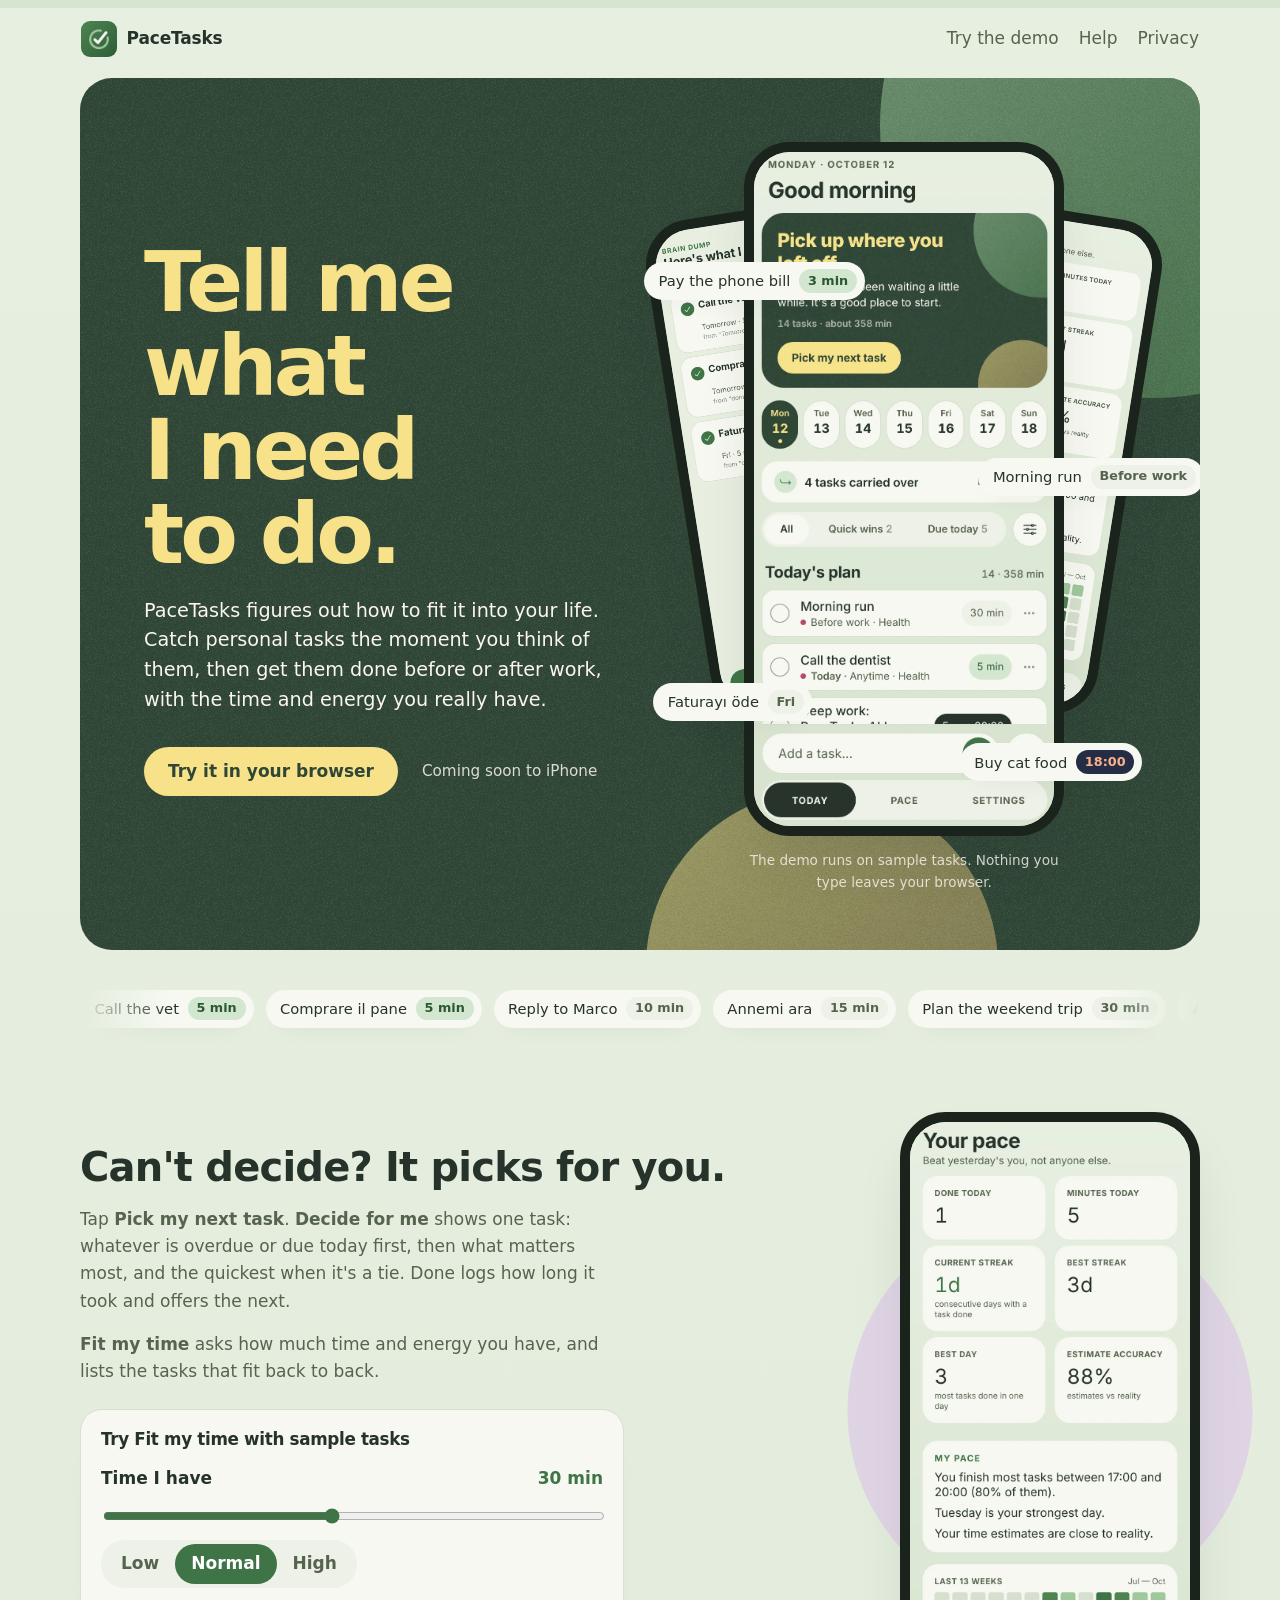
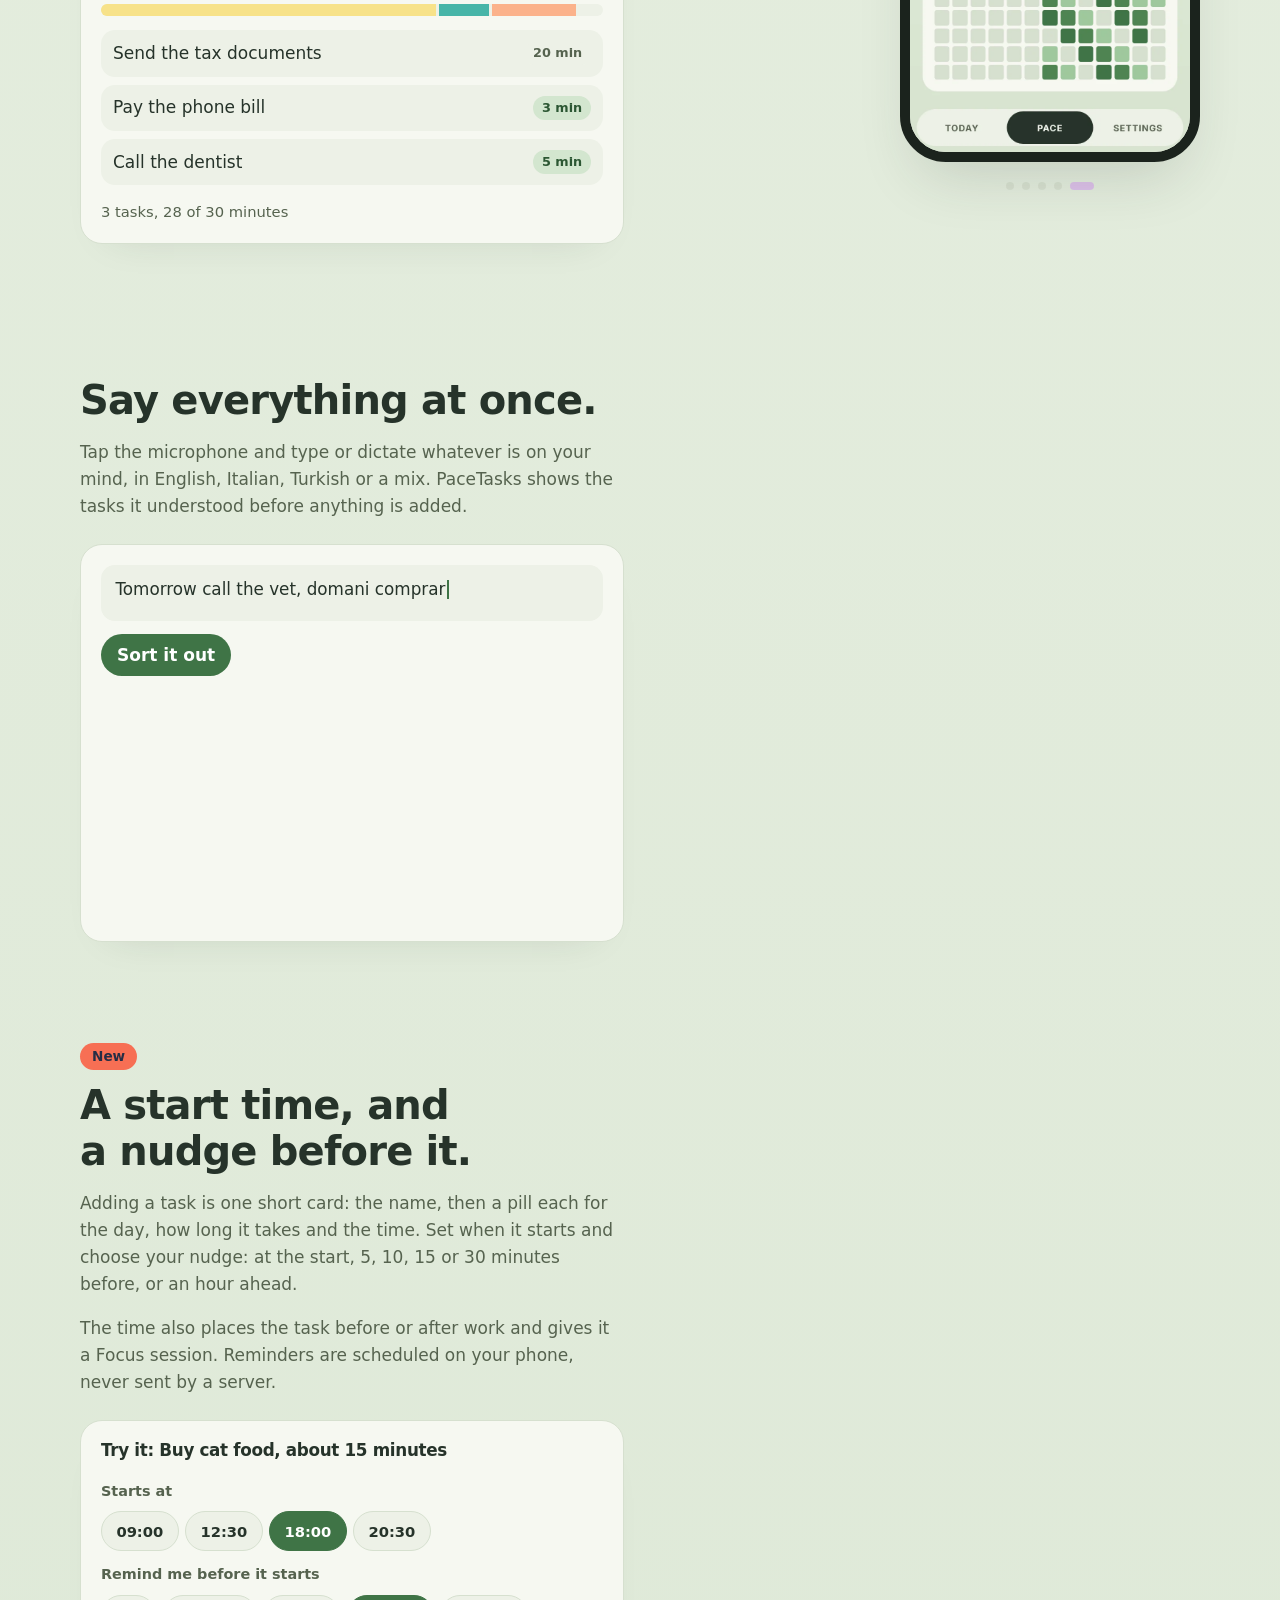
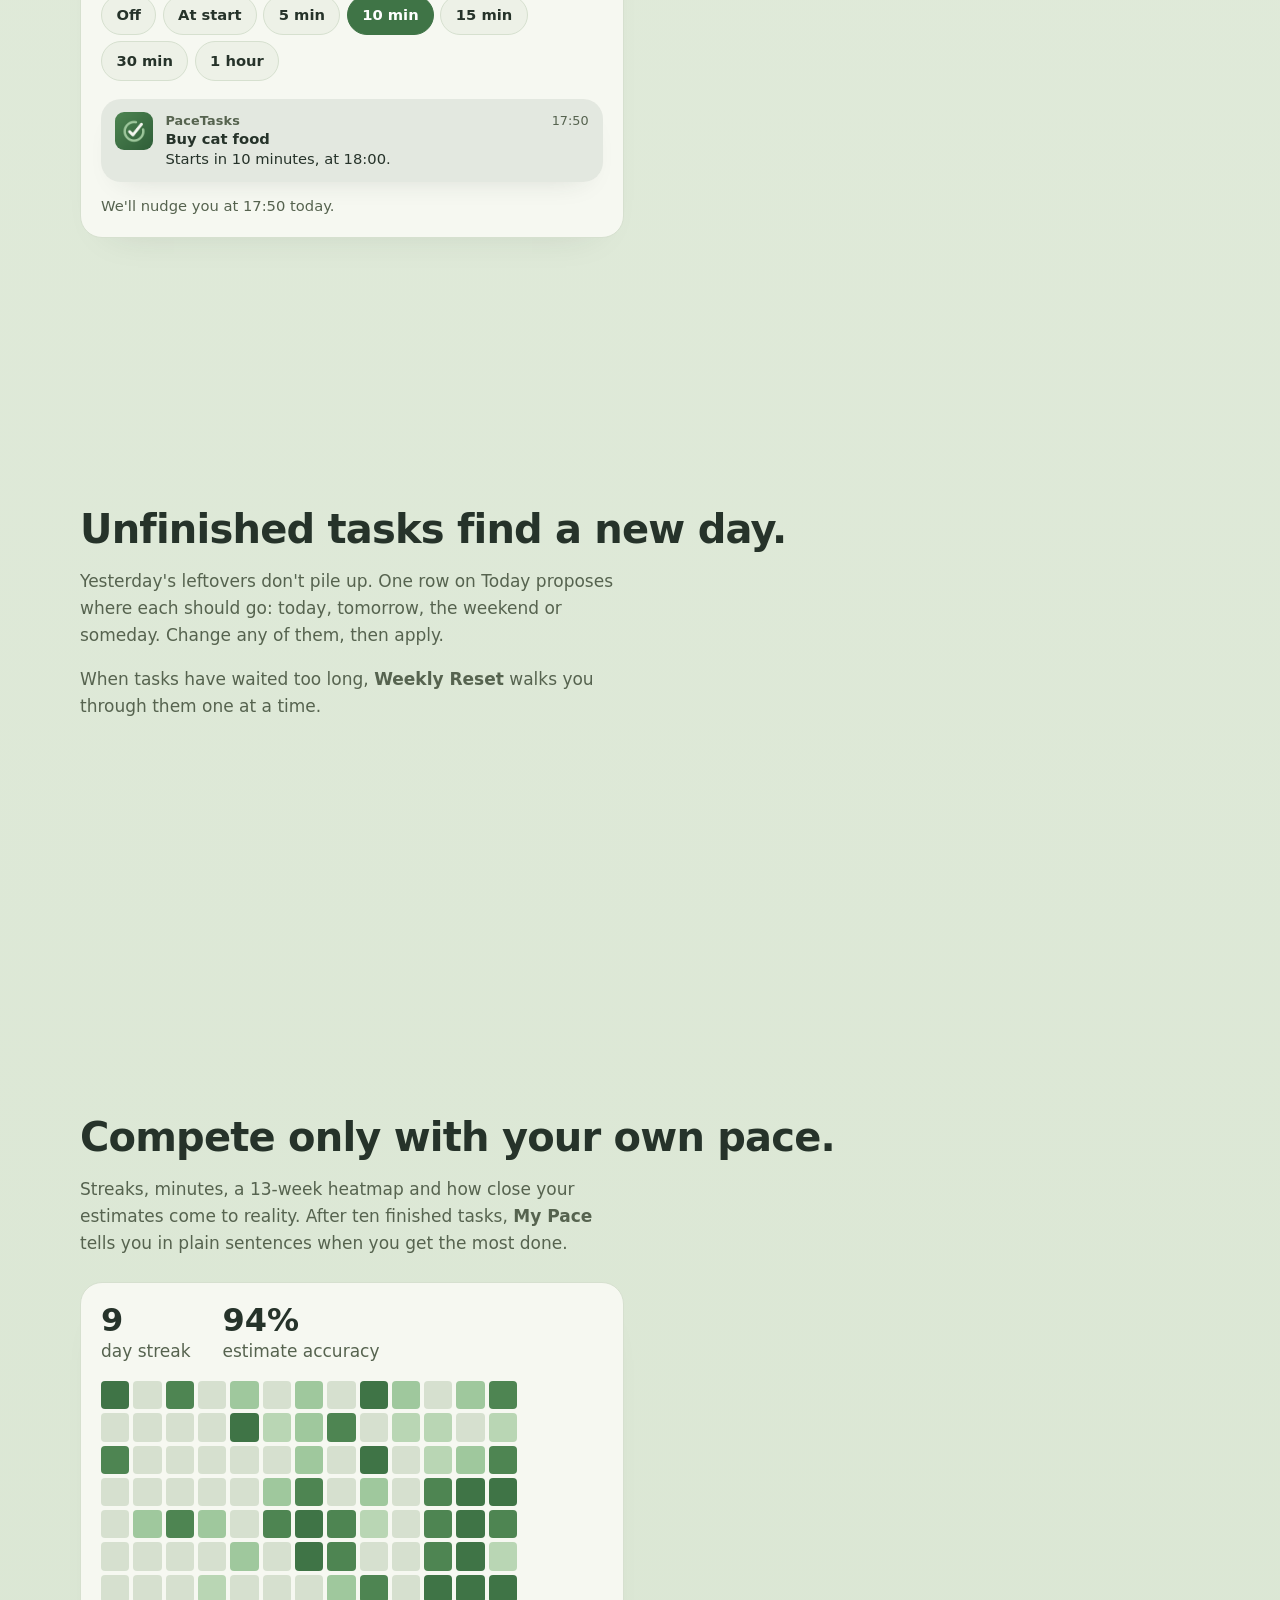
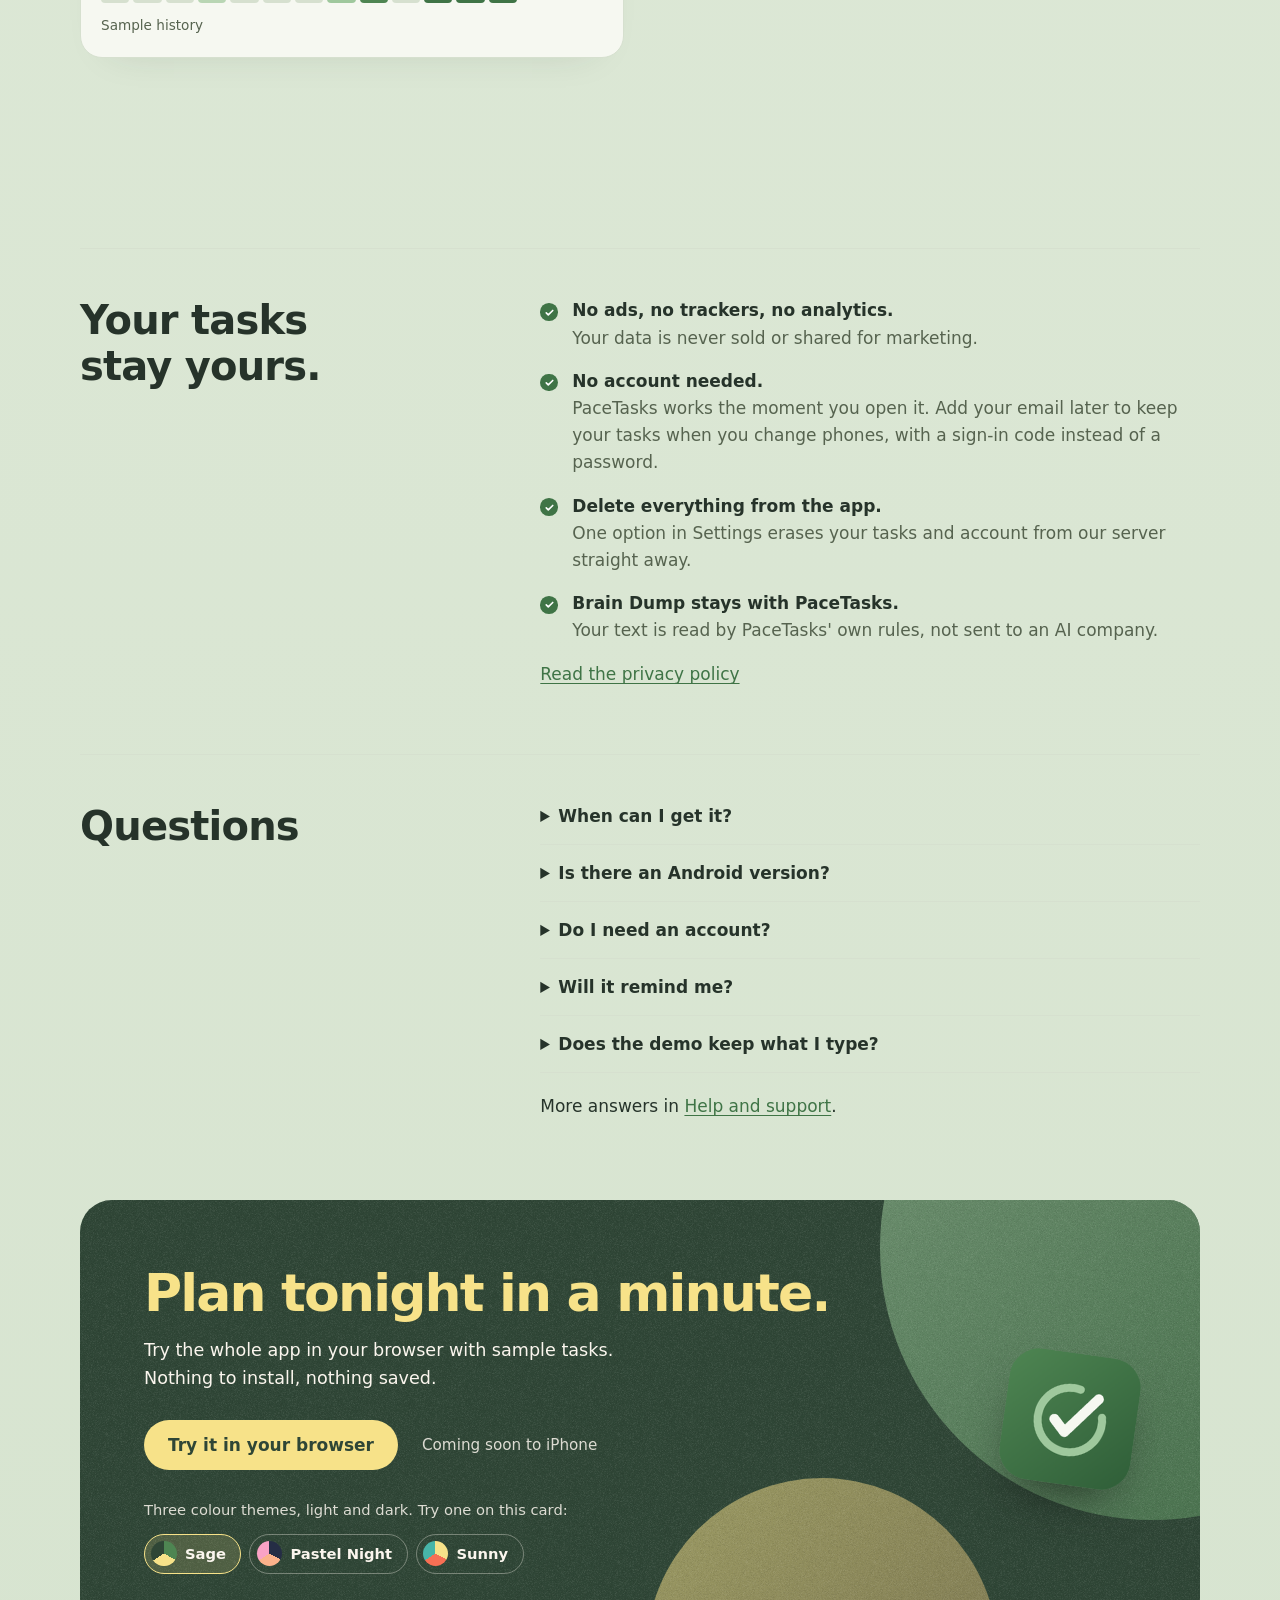
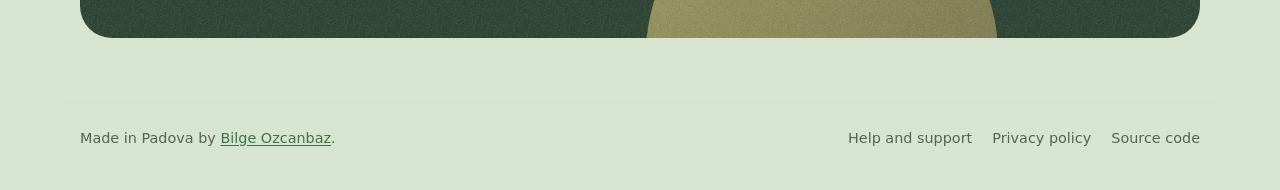
==== commit c0dde694: "Bring the website up to the current app, with each feature in its own colour Builds on the motion in" ====
--- a/index.html
+++ b/index.html
@@ -66,7 +66,7 @@
           <picture>
             <source srcset="screens/today-dark.webp" media="(prefers-color-scheme: dark)">
             <img src="screens/today-light.webp" width="393" height="852"
-            alt="PaceTasks Today: a hero card saying Start small, win big, this week's days, four tasks carried over and today's plan.">
+            alt="PaceTasks Today: a hero card saying Pick up where you left off, the week from Monday to Sunday, four tasks carried over and today's plan.">
           </picture>
         </div>
         <figcaption>The demo runs on sample tasks. Nothing you type leaves your browser.</figcaption>
@@ -75,6 +75,7 @@
         <li class="chip" style="--n: 0; --x: -6%; --y: 16%">Pay the phone bill <span class="pill pill-quick">3 min</span></li>
         <li class="chip" style="--n: 1; --x: 66%; --y: 42%">Morning run <span class="pill">Before work</span></li>
         <li class="chip" style="--n: 2; --x: -4%; --y: 72%">Faturayı öde <span class="pill">Fri</span></li>
+        <li class="chip" style="--n: 3; --x: 62%; --y: 80%">Buy cat food <span class="pill pill-time">18:00</span></li>
       </ul>
     </div>
   </section>
@@ -90,6 +91,7 @@
       <li class="chip">Annaffiare le piante <span class="pill pill-quick">5 min</span></li>
       <li class="chip">Spora git <span class="pill">After work</span></li>
       <li class="chip">Send the tax documents <span class="pill">20 min</span></li>
+      <li class="chip">Buy cat food <span class="pill pill-time">18:00</span></li>
       <li class="chip">Chiamare il veterinario <span class="pill">10 min</span></li>
       <li class="chip">Market alışverişi yap <span class="pill">30 min</span></li>
     </ul>
@@ -102,6 +104,7 @@
       <li class="chip">Annaffiare le piante <span class="pill pill-quick">5 min</span></li>
       <li class="chip">Spora git <span class="pill">After work</span></li>
       <li class="chip">Send the tax documents <span class="pill">20 min</span></li>
+      <li class="chip">Buy cat food <span class="pill pill-time">18:00</span></li>
       <li class="chip">Chiamare il veterinario <span class="pill">10 min</span></li>
       <li class="chip">Market alışverişi yap <span class="pill">30 min</span></li>
     </ul>
@@ -113,8 +116,9 @@
       <section class="feature" data-step="pick-next" aria-labelledby="pickTitle">
         <div class="feature-copy reveal">
           <h2 id="pickTitle">Can't decide? It picks for you.</h2>
-          <p>Tap <strong>Pick my next task</strong>. <strong>Decide for me</strong> shows one task: a quick win while
-          there is one, then whatever matters most. Done logs how long it took and offers the next.</p>
+          <p>Tap <strong>Pick my next task</strong>. <strong>Decide for me</strong> shows one task: whatever is overdue
+          or due today first, then what matters most, and the quickest when it's a tie. Done logs how long it took and
+          offers the next.</p>
           <p><strong>Fit my time</strong> asks how much time and energy you have, and lists the tasks that fit back to
           back.</p>
           <div class="widget fit" data-fit>
@@ -128,6 +132,7 @@
                 <button type="button" data-energy="high" aria-pressed="false">High</button>
               </div>
             </div>
+            <div class="fit-lane" data-fit-lane aria-hidden="true"></div>
             <ol class="fit-plan" data-fit-plan>
               <li><span>Send the tax documents</span><span class="pill">20 min</span></li>
               <li><span>Pay the phone bill</span><span class="pill pill-quick">3 min</span></li>
@@ -139,7 +144,7 @@
         <figure class="phone feature-phone">
           <div class="phone-screen">
             <img src="screens/pick-next.webp" width="393" height="852" loading="lazy"
-            alt="Decide for me showing a single task, Call the dentist, about 5 minutes, with Done and Not now.">
+            alt="Decide for me showing a single task, Clean the bathroom, about 45 minutes and overdue, with Done and Not now.">
           </div>
         </figure>
       </section>
@@ -167,6 +172,54 @@
         </figure>
       </section>
 
+      <section class="feature" data-step="add-task-time" aria-labelledby="timeTitle">
+        <div class="feature-copy reveal">
+          <p class="new-tag">New</p>
+          <h2 id="timeTitle">A start time, and a nudge before it.</h2>
+          <p>Adding a task is one short card: the name, then a pill each for the day, how long it takes and the time.
+          Set when it starts and choose your nudge: at the start, 5, 10, 15 or 30 minutes before, or an hour ahead.</p>
+          <p>The time also places the task before or after work and gives it a Focus session. Reminders are scheduled
+          on your phone, never sent by a server.</p>
+          <div class="widget remind" data-remind>
+            <h3>Try it: <span data-remind-task>Buy cat food</span>, about 15 minutes</h3>
+            <div class="remind-controls">
+              <p class="remind-label" id="remindStartLabel">Starts at</p>
+              <div class="choices" role="group" aria-labelledby="remindStartLabel" data-remind-times>
+                <button type="button" data-time="09:00" aria-pressed="false">09:00</button>
+                <button type="button" data-time="12:30" aria-pressed="false">12:30</button>
+                <button type="button" data-time="18:00" aria-pressed="true">18:00</button>
+                <button type="button" data-time="20:30" aria-pressed="false">20:30</button>
+              </div>
+              <p class="remind-label" id="remindLeadLabel">Remind me before it starts</p>
+              <div class="choices" role="group" aria-labelledby="remindLeadLabel" data-remind-leads>
+                <button type="button" data-lead="off" aria-pressed="false">Off</button>
+                <button type="button" data-lead="0" aria-pressed="false">At start</button>
+                <button type="button" data-lead="5" aria-pressed="false">5 min</button>
+                <button type="button" data-lead="10" aria-pressed="true">10 min</button>
+                <button type="button" data-lead="15" aria-pressed="false">15 min</button>
+                <button type="button" data-lead="30" aria-pressed="false">30 min</button>
+                <button type="button" data-lead="60" aria-pressed="false">1 hour</button>
+              </div>
+            </div>
+            <div class="notice" data-remind-notice>
+              <img src="icon.png" alt="" width="38" height="38">
+              <div>
+                <p class="notice-head"><strong>PaceTasks</strong><span data-remind-at>17:50</span></p>
+                <p class="notice-title">Buy cat food</p>
+                <p data-remind-body>Starts in 10 minutes, at 18:00.</p>
+              </div>
+            </div>
+            <p class="remind-hint" data-remind-hint aria-live="polite">We'll nudge you at 17:50 today.</p>
+          </div>
+        </div>
+        <figure class="phone feature-phone">
+          <div class="phone-screen">
+            <img src="screens/add-task-time.webp" width="393" height="852" loading="lazy"
+            alt="The new task card for Buy cat food starting at 18:00, with reminder choices from Off to 1 hour and 15 minutes picked: We'll nudge you at 17:45 today.">
+          </div>
+        </figure>
+      </section>
+
       <section class="feature" data-step="carried-over" aria-labelledby="rolloverTitle">
         <div class="feature-copy reveal">
           <h2 id="rolloverTitle">Unfinished tasks find a new day.</h2>
@@ -210,12 +263,13 @@
         <div class="phone-screen">
           <img data-screen="pick-next" src="screens/pick-next.webp" alt="" width="393" height="852" loading="lazy">
           <img data-screen="brain-dump" src="screens/brain-dump.webp" alt="" width="393" height="852" loading="lazy">
+          <img data-screen="add-task-time" src="screens/add-task-time.webp" alt="" width="393" height="852" loading="lazy">
           <img data-screen="carried-over" src="screens/carried-over.webp" alt="" width="393" height="852" loading="lazy">
           <img data-screen="pace" src="screens/pace.webp" alt="" width="393" height="852" loading="lazy">
         </div>
       </div>
       <div class="story-dots">
-        <span data-dot="pick-next"></span><span data-dot="brain-dump"></span><span data-dot="carried-over"></span><span data-dot="pace"></span>
+        <span data-dot="pick-next"></span><span data-dot="brain-dump"></span><span data-dot="add-task-time"></span><span data-dot="carried-over"></span><span data-dot="pace"></span>
       </div>
     </div>
   </div>
@@ -255,6 +309,12 @@
         <p>No. An account is optional and keeps your tasks safe if you change or lose your phone.</p>
       </details>
       <details>
+        <summary>Will it remind me?</summary>
+        <p>If you want. Give a task a start time and choose when to be nudged, from the moment it starts to an hour
+        before. A daily check-in can also nudge you once, only on days with tasks still open. Both are scheduled on
+        your phone.</p>
+      </details>
+      <details>
         <summary>Does the demo keep what I type?</summary>
         <p>No. It runs entirely in your browser on sample tasks, and everything resets when you reload.</p>
       </details>
@@ -271,6 +331,12 @@
       <div class="hero-actions">
         <a class="button button-hero" href="demo/">Try it in your browser</a>
         <p class="hero-status">Coming soon to iPhone</p>
+      </div>
+      <div class="theme-picker" role="group" aria-labelledby="themePickerLabel" data-theme-picker>
+        <p id="themePickerLabel">Three colour themes, light and dark. Try one on this card:</p>
+        <button type="button" data-theme="sage" aria-pressed="true"><span class="swatch swatch-sage" aria-hidden="true"></span>Sage</button>
+        <button type="button" data-theme="pastel" aria-pressed="false"><span class="swatch swatch-pastel" aria-hidden="true"></span>Pastel Night</button>
+        <button type="button" data-theme="sunny" aria-pressed="false"><span class="swatch swatch-sunny" aria-hidden="true"></span>Sunny</button>
       </div>
     </div>
     <img class="cta-icon" src="icon.png" alt="" width="132" height="132">
--- a/site.css
+++ b/site.css
@@ -1,5 +1,21 @@
-/* Shared look for the PaceTasks website: the app's Sage theme, light and dark, and its system type.
-   Every animation starts from its resting state, so reduced motion simply shows the finished page. */
+/* Shared look for the PaceTasks website: the app's Sage theme, light and dark, and its system type,
+   with the app's brand colours for the moving parts. Every animation starts from its resting state,
+   so reduced motion simply shows the finished page. */
+
+/* Brand palette: the app's PALETTE names (src/lib/theme.ts), the same in light and dark. */
+:root {
+  --daffodil: #f7e289;
+  --poppy-fields: #f76f54;
+  --pool-time: #47b5a8;
+  --peaches: #fbb28b;
+  --cotton-candy: #f9a2c5;
+  --blue-skies: #a3c1e2;
+  --baby-lavender: #dbc0e8;
+  --hay-fields: #b79a65;
+  --night-time: #252d45;
+  --cream: #fbf6ee;
+}
+
 :root {
   --background: #e7efe1;
   --background-end: #d7e4d0;
@@ -26,6 +42,7 @@
   --heat-4: #3f7446;
   --phone-bezel: #1b231d;
   --shadow: rgba(38, 51, 42, 0.18);
+  --step-glow: 0.55; /* how strongly a feature's colour glows behind its phone */
   --ease-out: cubic-bezier(0.2, 0.7, 0.2, 1);
   --font: system-ui, -apple-system, BlinkMacSystemFont, "Segoe UI", Roboto, "Helvetica Neue", Arial, sans-serif;
 }
@@ -50,6 +67,7 @@
     --heat-4: #8dc495;
     --phone-bezel: #050806;
     --shadow: rgba(0, 0, 0, 0.45);
+    --step-glow: 0.3;
   }
 }
 
@@ -76,8 +94,8 @@
   position: fixed;
   inset: 0 0 auto;
   z-index: 30;
-  height: 3px;
-  background: var(--accent);
+  height: 4px;
+  background: linear-gradient(90deg, var(--daffodil), var(--pool-time), var(--poppy-fields), var(--peaches), var(--baby-lavender));
   transform-origin: 0 50%;
   scale: 0 1;
 }
@@ -149,7 +167,7 @@
   text-decoration: none;
   transition: translate 0.2s var(--ease-out), box-shadow 0.2s ease, filter 0.2s ease;
 }
-.button-hero { background: var(--hero-title); color: var(--hero-card); }
+.button-hero { background: var(--hero-cta, var(--hero-title)); color: var(--hero-card); }
 .button-hero:hover { filter: brightness(1.05); translate: 0 -2px; box-shadow: 0 10px 24px -12px rgba(0, 0, 0, 0.5); }
 .button-hero:active { translate: 0 0; }
 .button-hero:focus-visible { outline-color: var(--hero-title); }
@@ -165,6 +183,8 @@
   font-weight: 600;
 }
 .pill-quick { background: var(--quick-fill); color: var(--quick-text); }
+/* A fixed start time, as the app's Focus pill: dark, with the evening's coral. */
+.pill-time { background: var(--night-time); color: var(--peaches); }
 .chip {
   display: inline-flex;
   align-items: center;
@@ -282,7 +302,41 @@
 .feature-phone { width: min(100%, 250px); }
 .story-dots { display: flex; gap: 0.5rem; }
 .story-dots span { width: 8px; height: 8px; border-radius: 999px; background: var(--border); transition: width 0.3s var(--ease-out), background-color 0.3s ease; }
-.story-dots span.is-active { width: 24px; background: var(--accent); }
+.story-dots span.is-active { width: 24px; background: var(--step); }
+
+/* Each feature has its own brand colour: its dot, and the glow behind its phone. */
+[data-step="pick-next"], [data-dot="pick-next"], [data-active="pick-next"] { --step: var(--daffodil); }
+[data-step="brain-dump"], [data-dot="brain-dump"], [data-active="brain-dump"] { --step: var(--pool-time); }
+[data-step="add-task-time"], [data-dot="add-task-time"], [data-active="add-task-time"] { --step: var(--poppy-fields); }
+[data-step="carried-over"], [data-dot="carried-over"], [data-active="carried-over"] { --step: var(--peaches); }
+[data-step="pace"], [data-dot="pace"], [data-active="pace"] { --step: var(--baby-lavender); }
+.feature-phone, .story-phone { position: relative; isolation: isolate; }
+.feature-phone::before, .story-phone::before {
+  content: "";
+  position: absolute;
+  z-index: -1;
+  left: 50%;
+  top: 46%;
+  width: 135%;
+  aspect-ratio: 1;
+  border-radius: 50%;
+  translate: -50% -50%;
+  background: var(--step);
+  opacity: var(--step-glow);
+  transition: background-color 0.6s ease;
+}
+
+/* "New" on a feature the app just gained. */
+.feature-copy .new-tag {
+  display: inline-block;
+  margin: 0 0 0.75rem;
+  padding: 0.15rem 0.75rem;
+  border-radius: 999px;
+  background: var(--poppy-fields);
+  color: var(--night-time);
+  font-size: 0.85rem;
+  font-weight: 700;
+}
 
 /* Shared look for the small working pieces inside the features. */
 .widget {
@@ -315,6 +369,17 @@
   transition: background-color 0.2s ease, color 0.2s ease;
 }
 .segmented button[aria-pressed="true"] { background: var(--accent); color: var(--on-accent); }
+/* The lane: the time you have, filled by the plan's tasks back to back. */
+.fit-lane {
+  display: flex;
+  gap: 3px;
+  height: 12px;
+  margin-bottom: 0.9rem;
+  border-radius: 999px;
+  overflow: hidden;
+  background: var(--surface-alt);
+}
+.fit-segment { flex: 0 1 0%; background: var(--segment); transition: flex-basis 0.7s var(--ease-out); }
 .fit-plan { display: grid; gap: 0.5rem; margin: 0; padding: 0; list-style: none; }
 .fit-plan li {
   display: flex;
@@ -329,6 +394,46 @@
 }
 .fit-total { margin: 0.9rem 0 0; color: var(--text-secondary); font-size: 0.92rem; }
 html:not(.js) .fit-controls { display: none; }
+
+/* Start time and reminder: pick both, and the notification shows what would arrive. */
+.remind-controls { display: grid; gap: 0.5rem; margin-bottom: 1.1rem; }
+.remind-label { margin: 0.25rem 0 0; color: var(--text-secondary); font-size: 0.9rem; font-weight: 600; }
+.choices { display: flex; flex-wrap: wrap; gap: 0.4rem; }
+.choices button {
+  min-height: 40px;
+  padding: 0.35rem 0.9rem;
+  border: 1px solid var(--border);
+  border-radius: 999px;
+  background: var(--surface-alt);
+  color: var(--text-primary);
+  font: inherit;
+  font-size: 0.92rem;
+  font-weight: 600;
+  font-variant-numeric: tabular-nums;
+  cursor: pointer;
+  transition: background-color 0.2s ease, color 0.2s ease, border-color 0.2s ease;
+}
+.choices button[aria-pressed="true"] { background: var(--accent); border-color: var(--accent); color: var(--on-accent); }
+.notice {
+  display: grid;
+  grid-template-columns: auto 1fr;
+  gap: 0.75rem;
+  align-items: start;
+  padding: 0.8rem 0.9rem;
+  border-radius: 20px;
+  background: color-mix(in srgb, var(--surface-alt) 70%, var(--night-time) 6%);
+  box-shadow: 0 14px 30px -20px var(--shadow);
+  transition: opacity 0.3s ease, filter 0.3s ease;
+}
+.notice img { border-radius: 9px; }
+.notice p { margin: 0; font-size: 0.92rem; line-height: 1.35; }
+.notice .notice-head { display: flex; justify-content: space-between; color: var(--text-secondary); font-size: 0.8rem; }
+.notice-head strong { color: var(--text-secondary); font-weight: 600; letter-spacing: 0.01em; }
+.notice-title { font-weight: 700; }
+.notice.is-arriving { animation: notice-in 0.45s cubic-bezier(0.3, 1.3, 0.5, 1) both; }
+.notice.is-off { opacity: 0.4; filter: grayscale(1); }
+.remind-hint { margin: 0.8rem 0 0; color: var(--text-secondary); font-size: 0.92rem; }
+html:not(.js) .remind-controls { display: none; }
 
 /* Brain Dump: the sentence types itself, "Sort it out" presses, and the tasks deal out. */
 .dump-text {
@@ -426,6 +531,50 @@
 .cta-card p { color: var(--hero-body); }
 .cta-copy > p { margin: 0 0 1.75rem; max-width: 32rem; font-size: 1.1rem; }
 .cta-icon { display: none; }
+
+/* The closing card in each colour theme: the app's hero colours for Sage, Pastel Night and Sunny. */
+.cta-card { transition: background-color 0.45s ease; }
+.cta-card[data-theme="pastel"] {
+  --hero-card: var(--night-time);
+  --hero-title: var(--peaches);
+  --hero-cta: var(--cotton-candy);
+  --hero-blob-a: linear-gradient(135deg, var(--peaches), var(--cotton-candy));
+  --hero-blob-b: linear-gradient(135deg, var(--baby-lavender), var(--blue-skies));
+}
+.cta-card[data-theme="sunny"] {
+  --hero-card: var(--night-time);
+  --hero-title: var(--daffodil);
+  --hero-blob-a: linear-gradient(135deg, var(--peaches), var(--poppy-fields));
+  --hero-blob-b: linear-gradient(135deg, var(--daffodil), var(--pool-time));
+}
+@media (prefers-color-scheme: dark) {
+  .cta-card[data-theme="pastel"] { --hero-card: #2a3354; }
+  .cta-card[data-theme="sunny"] { --hero-card: #2a3352; }
+}
+.theme-picker { display: flex; flex-wrap: wrap; align-items: center; gap: 0.5rem; margin-top: 1.75rem; }
+.theme-picker p { flex-basis: 100%; margin: 0 0 0.25rem; color: var(--hero-body); opacity: 0.85; font-size: 0.92rem; }
+.theme-picker button {
+  display: inline-flex;
+  align-items: center;
+  gap: 0.5rem;
+  min-height: 40px;
+  padding: 0.3rem 0.9rem 0.3rem 0.4rem;
+  border: 1.5px solid color-mix(in srgb, var(--hero-body) 35%, transparent);
+  border-radius: 999px;
+  background: transparent;
+  color: var(--hero-body);
+  font: inherit;
+  font-size: 0.92rem;
+  font-weight: 600;
+  cursor: pointer;
+}
+.theme-picker button[aria-pressed="true"] { border-color: var(--hero-title); background: color-mix(in srgb, var(--hero-title) 16%, transparent); }
+.theme-picker button:focus-visible { outline-color: var(--hero-title); }
+.swatch { width: 1.6rem; height: 1.6rem; border-radius: 50%; }
+.swatch-sage { background: conic-gradient(#4e8552 0 33%, var(--daffodil) 0 66%, #2f4636 0); }
+.swatch-pastel { background: conic-gradient(var(--night-time) 0 33%, var(--peaches) 0 66%, var(--cotton-candy) 0); }
+.swatch-sunny { background: conic-gradient(var(--daffodil) 0 33%, var(--poppy-fields) 0 66%, var(--pool-time) 0); }
+html:not(.js) .theme-picker { display: none; }
 
 @media (min-width: 900px) {
   .hero-card { grid-template-columns: 1.05fr 1fr; padding: 4rem 4rem 3.5rem; }
@@ -483,6 +632,7 @@
 @keyframes caret { 50% { opacity: 0; } }
 @keyframes reveal { from { opacity: 0; translate: 0 2rem; } }
 @keyframes progress { to { scale: 1 1; } }
+@keyframes notice-in { from { opacity: 0; translate: 0 -0.6rem; scale: 0.96; } }
 
 @media (prefers-reduced-motion: reduce) {
   *, *::before, *::after { animation: none !important; transition: none !important; }
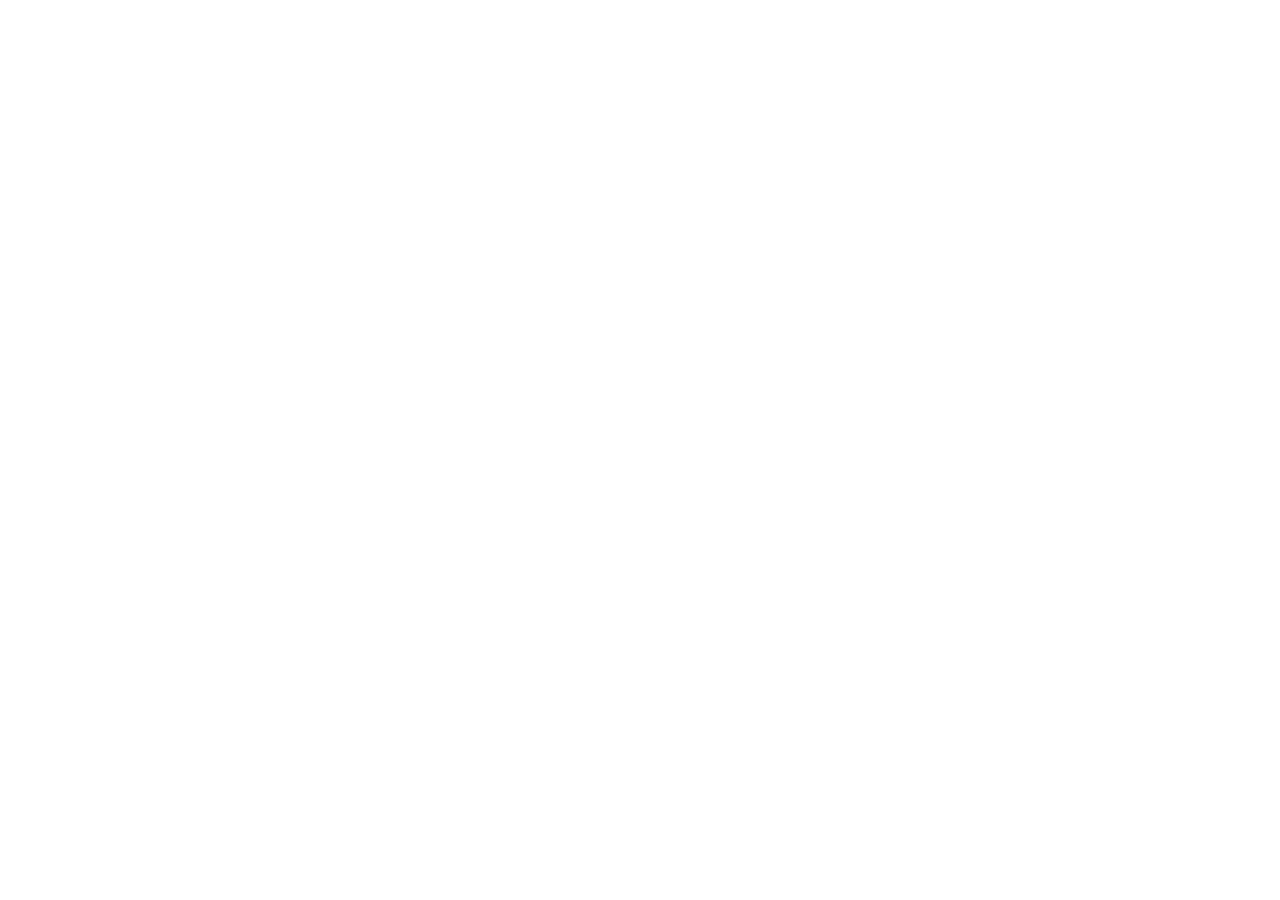
==== commit 34224202: "Send visitors to the combined website and keep hosting the demo The PaceTasks website now lives with" ====
--- a/index.html
+++ b/index.html
@@ -3,353 +3,18 @@
 <head>
   <meta charset="utf-8">
   <meta name="viewport" content="width=device-width, initial-scale=1">
-  <title>PaceTasks — tasks that fit around your work</title>
-  <meta name="description" content="Tell PaceTasks what you need to do. It figures out how to fit it into your life: a task app for iPhone that plans around the time and energy you really have.">
-  <meta name="theme-color" content="#2f4636">
-  <link rel="canonical" href="https://bilgaaaaa.github.io/PaceTasksWebsite/">
-  <meta property="og:type" content="website">
-  <meta property="og:title" content="PaceTasks — tasks that fit around your work">
-  <meta property="og:description" content="Tell me what I need to do. PaceTasks figures out how to fit it into your life.">
-  <meta property="og:url" content="https://bilgaaaaa.github.io/PaceTasksWebsite/">
-  <meta property="og:image" content="https://bilgaaaaa.github.io/PaceTasksWebsite/og-image.png">
-  <meta name="twitter:card" content="summary_large_image">
-  <link rel="icon" href="icon.png">
-  <link rel="apple-touch-icon" href="icon.png">
-  <link rel="stylesheet" href="site.css">
-  <!-- Lets the page tell CSS that scripts run, so parts that need them can show. -->
-  <script>document.documentElement.classList.add("js");</script>
-  <script src="site.js" defer></script>
-  <script src="home.js" defer></script>
+  <title>PaceTasks has moved</title>
+  <!-- The PaceTasks website now lives with DeskFocus at bilgaaaaa.github.io/pacetasks; demo/ stays here. -->
+  <link rel="canonical" href="https://bilgaaaaa.github.io/pacetasks/">
+  <meta name="robots" content="noindex">
+  <script>window.location.replace("https://bilgaaaaa.github.io/pacetasks/");</script>
+  <meta http-equiv="refresh" content="0; url=https://bilgaaaaa.github.io/pacetasks/">
+  <style>
+    body { margin: 0; padding: 3rem 1rem; background: #e7efe1; color: #26332a; font: 17px/1.6 system-ui, sans-serif; text-align: center; }
+    a { color: #3f7446; }
+  </style>
 </head>
 <body>
-<a class="skip-link" href="#main">Skip to content</a>
-<div class="scroll-progress" aria-hidden="true"></div>
-
-<header class="site-header">
-  <a class="brand" href="./"><img src="icon.png" alt="" width="36" height="36">PaceTasks</a>
-  <nav class="site-nav" aria-label="Site">
-    <a href="demo/">Try the demo</a>
-    <a href="support.html">Help</a>
-    <a href="privacy.html">Privacy</a>
-  </nav>
-</header>
-
-<main id="main" class="landing">
-  <!-- Hero: the app's own Today hero card at page size, with the phones fanned out beside it. -->
-  <section class="hero-card" aria-labelledby="heroTitle">
-    <span class="hero-blob hero-blob-a" aria-hidden="true"></span>
-    <span class="hero-blob hero-blob-b" aria-hidden="true"></span>
-    <div class="hero-copy">
-      <h1 id="heroTitle" class="hero-title">
-        <span class="word" style="--w: 0">Tell</span> <span class="word" style="--w: 1">me</span>
-        <span class="word" style="--w: 2">what</span> <span class="word" style="--w: 3">I</span>
-        <span class="word" style="--w: 4">need</span> <span class="word" style="--w: 5">to</span>
-        <span class="word" style="--w: 6">do.</span>
-      </h1>
-      <p class="hero-lede">PaceTasks figures out how to fit it into your life. Catch personal tasks the moment you
-      think of them, then get them done before or after work, with the time and energy you really have.</p>
-      <div class="hero-actions">
-        <a class="button button-hero" href="demo/" data-demo-launch>Try it in your browser</a>
-        <!-- Swap for the App Store link once PaceTasks is live. -->
-        <p class="hero-status">Coming soon to iPhone</p>
-      </div>
-    </div>
-    <div class="hero-visual" data-tilt>
-      <div class="phone hero-side hero-side-left" aria-hidden="true">
-        <div class="phone-screen"><img src="screens/brain-dump.webp" alt="" width="393" height="852"></div>
-      </div>
-      <div class="phone hero-side hero-side-right" aria-hidden="true">
-        <div class="phone-screen"><img src="screens/pace.webp" alt="" width="393" height="852"></div>
-      </div>
-      <figure class="phone hero-phone" data-demo-phone>
-        <div class="phone-screen">
-          <picture>
-            <source srcset="screens/today-dark.webp" media="(prefers-color-scheme: dark)">
-            <img src="screens/today-light.webp" width="393" height="852"
-            alt="PaceTasks Today: a hero card saying Pick up where you left off, the week from Monday to Sunday, four tasks carried over and today's plan.">
-          </picture>
-        </div>
-        <figcaption>The demo runs on sample tasks. Nothing you type leaves your browser.</figcaption>
-      </figure>
-      <ul class="hero-chips" aria-hidden="true">
-        <li class="chip" style="--n: 0; --x: -6%; --y: 16%">Pay the phone bill <span class="pill pill-quick">3 min</span></li>
-        <li class="chip" style="--n: 1; --x: 66%; --y: 42%">Morning run <span class="pill">Before work</span></li>
-        <li class="chip" style="--n: 2; --x: -4%; --y: 72%">Faturayı öde <span class="pill">Fri</span></li>
-        <li class="chip" style="--n: 3; --x: 62%; --y: 80%">Buy cat food <span class="pill pill-time">18:00</span></li>
-      </ul>
-    </div>
-  </section>
-
-  <!-- Real tasks in the three languages Brain Dump reads, drifting past. -->
-  <div class="ribbon" aria-hidden="true">
-    <ul class="ribbon-track">
-      <li class="chip">Call the vet <span class="pill pill-quick">5 min</span></li>
-      <li class="chip">Comprare il pane <span class="pill pill-quick">5 min</span></li>
-      <li class="chip">Reply to Marco <span class="pill">10 min</span></li>
-      <li class="chip">Annemi ara <span class="pill">15 min</span></li>
-      <li class="chip">Plan the weekend trip <span class="pill">30 min</span></li>
-      <li class="chip">Annaffiare le piante <span class="pill pill-quick">5 min</span></li>
-      <li class="chip">Spora git <span class="pill">After work</span></li>
-      <li class="chip">Send the tax documents <span class="pill">20 min</span></li>
-      <li class="chip">Buy cat food <span class="pill pill-time">18:00</span></li>
-      <li class="chip">Chiamare il veterinario <span class="pill">10 min</span></li>
-      <li class="chip">Market alışverişi yap <span class="pill">30 min</span></li>
-    </ul>
-    <ul class="ribbon-track">
-      <li class="chip">Call the vet <span class="pill pill-quick">5 min</span></li>
-      <li class="chip">Comprare il pane <span class="pill pill-quick">5 min</span></li>
-      <li class="chip">Reply to Marco <span class="pill">10 min</span></li>
-      <li class="chip">Annemi ara <span class="pill">15 min</span></li>
-      <li class="chip">Plan the weekend trip <span class="pill">30 min</span></li>
-      <li class="chip">Annaffiare le piante <span class="pill pill-quick">5 min</span></li>
-      <li class="chip">Spora git <span class="pill">After work</span></li>
-      <li class="chip">Send the tax documents <span class="pill">20 min</span></li>
-      <li class="chip">Buy cat food <span class="pill pill-time">18:00</span></li>
-      <li class="chip">Chiamare il veterinario <span class="pill">10 min</span></li>
-      <li class="chip">Market alışverişi yap <span class="pill">30 min</span></li>
-    </ul>
-  </div>
-
-  <!-- Features: text scrolls on the left while one pinned phone shows each screen (home.js). -->
-  <div class="story">
-    <div class="story-steps">
-      <section class="feature" data-step="pick-next" aria-labelledby="pickTitle">
-        <div class="feature-copy reveal">
-          <h2 id="pickTitle">Can't decide? It picks for you.</h2>
-          <p>Tap <strong>Pick my next task</strong>. <strong>Decide for me</strong> shows one task: whatever is overdue
-          or due today first, then what matters most, and the quickest when it's a tie. Done logs how long it took and
-          offers the next.</p>
-          <p><strong>Fit my time</strong> asks how much time and energy you have, and lists the tasks that fit back to
-          back.</p>
-          <div class="widget fit" data-fit>
-            <h3>Try Fit my time with sample tasks</h3>
-            <div class="fit-controls">
-              <label class="fit-label" for="fitMinutes">Time I have <output for="fitMinutes" data-fit-output>30 min</output></label>
-              <input id="fitMinutes" type="range" min="5" max="60" step="5" value="30">
-              <div class="segmented" role="group" aria-label="Energy I have">
-                <button type="button" data-energy="low" aria-pressed="false">Low</button>
-                <button type="button" data-energy="medium" aria-pressed="true">Normal</button>
-                <button type="button" data-energy="high" aria-pressed="false">High</button>
-              </div>
-            </div>
-            <div class="fit-lane" data-fit-lane aria-hidden="true"></div>
-            <ol class="fit-plan" data-fit-plan>
-              <li><span>Send the tax documents</span><span class="pill">20 min</span></li>
-              <li><span>Pay the phone bill</span><span class="pill pill-quick">3 min</span></li>
-              <li><span>Call the dentist</span><span class="pill pill-quick">5 min</span></li>
-            </ol>
-            <p class="fit-total" data-fit-total aria-live="polite">3 tasks, 28 of 30 minutes</p>
-          </div>
-        </div>
-        <figure class="phone feature-phone">
-          <div class="phone-screen">
-            <img src="screens/pick-next.webp" width="393" height="852" loading="lazy"
-            alt="Decide for me showing a single task, Clean the bathroom, about 45 minutes and overdue, with Done and Not now.">
-          </div>
-        </figure>
-      </section>
-
-      <section class="feature" data-step="brain-dump" aria-labelledby="dumpTitle">
-        <div class="feature-copy reveal">
-          <h2 id="dumpTitle">Say everything at once.</h2>
-          <p>Tap the microphone and type or dictate whatever is on your mind, in English, Italian, Turkish or a mix.
-          PaceTasks shows the tasks it understood before anything is added.</p>
-          <div class="widget dump" data-dump>
-            <p class="dump-text" data-dump-text>Tomorrow call the vet, domani comprare il pane, cuma günü faturayı öde</p>
-            <span class="dump-button" aria-hidden="true">Sort it out</span>
-            <ul class="dump-cards">
-              <li class="dump-card" style="--i: 0"><strong>Call the vet</strong><span>Tomorrow · 5 min · Personal</span></li>
-              <li class="dump-card" style="--i: 1"><strong>Comprare il pane</strong><span>Tomorrow · 5 min · Shopping</span></li>
-              <li class="dump-card" style="--i: 2"><strong>Faturayı öde</strong><span>Fri · 5 min · Home</span></li>
-            </ul>
-          </div>
-        </div>
-        <figure class="phone feature-phone">
-          <div class="phone-screen">
-            <img src="screens/brain-dump.webp" width="393" height="852" loading="lazy"
-            alt="Brain Dump turning that sentence into three tasks: Call the vet and Comprare il pane tomorrow, Faturayı öde on Friday.">
-          </div>
-        </figure>
-      </section>
-
-      <section class="feature" data-step="add-task-time" aria-labelledby="timeTitle">
-        <div class="feature-copy reveal">
-          <p class="new-tag">New</p>
-          <h2 id="timeTitle">A start time, and a nudge before it.</h2>
-          <p>Adding a task is one short card: the name, then a pill each for the day, how long it takes and the time.
-          Set when it starts and choose your nudge: at the start, 5, 10, 15 or 30 minutes before, or an hour ahead.</p>
-          <p>The time also places the task before or after work and gives it a Focus session. Reminders are scheduled
-          on your phone, never sent by a server.</p>
-          <div class="widget remind" data-remind>
-            <h3>Try it: <span data-remind-task>Buy cat food</span>, about 15 minutes</h3>
-            <div class="remind-controls">
-              <p class="remind-label" id="remindStartLabel">Starts at</p>
-              <div class="choices" role="group" aria-labelledby="remindStartLabel" data-remind-times>
-                <button type="button" data-time="09:00" aria-pressed="false">09:00</button>
-                <button type="button" data-time="12:30" aria-pressed="false">12:30</button>
-                <button type="button" data-time="18:00" aria-pressed="true">18:00</button>
-                <button type="button" data-time="20:30" aria-pressed="false">20:30</button>
-              </div>
-              <p class="remind-label" id="remindLeadLabel">Remind me before it starts</p>
-              <div class="choices" role="group" aria-labelledby="remindLeadLabel" data-remind-leads>
-                <button type="button" data-lead="off" aria-pressed="false">Off</button>
-                <button type="button" data-lead="0" aria-pressed="false">At start</button>
-                <button type="button" data-lead="5" aria-pressed="false">5 min</button>
-                <button type="button" data-lead="10" aria-pressed="true">10 min</button>
-                <button type="button" data-lead="15" aria-pressed="false">15 min</button>
-                <button type="button" data-lead="30" aria-pressed="false">30 min</button>
-                <button type="button" data-lead="60" aria-pressed="false">1 hour</button>
-              </div>
-            </div>
-            <div class="notice" data-remind-notice>
-              <img src="icon.png" alt="" width="38" height="38">
-              <div>
-                <p class="notice-head"><strong>PaceTasks</strong><span data-remind-at>17:50</span></p>
-                <p class="notice-title">Buy cat food</p>
-                <p data-remind-body>Starts in 10 minutes, at 18:00.</p>
-              </div>
-            </div>
-            <p class="remind-hint" data-remind-hint aria-live="polite">We'll nudge you at 17:50 today.</p>
-          </div>
-        </div>
-        <figure class="phone feature-phone">
-          <div class="phone-screen">
-            <img src="screens/add-task-time.webp" width="393" height="852" loading="lazy"
-            alt="The new task card for Buy cat food starting at 18:00, with reminder choices from Off to 1 hour and 15 minutes picked: We'll nudge you at 17:45 today.">
-          </div>
-        </figure>
-      </section>
-
-      <section class="feature" data-step="carried-over" aria-labelledby="rolloverTitle">
-        <div class="feature-copy reveal">
-          <h2 id="rolloverTitle">Unfinished tasks find a new day.</h2>
-          <p>Yesterday's leftovers don't pile up. One row on Today proposes where each should go: today, tomorrow, the
-          weekend or someday. Change any of them, then apply.</p>
-          <p>When tasks have waited too long, <strong>Weekly Reset</strong> walks you through them one at a time.</p>
-        </div>
-        <figure class="phone feature-phone">
-          <div class="phone-screen">
-            <img src="screens/carried-over.webp" width="393" height="852" loading="lazy"
-            alt="Four tasks carried over, each with a proposed day: Someday, Weekend or Today.">
-          </div>
-        </figure>
-      </section>
-
-      <section class="feature" data-step="pace" aria-labelledby="paceTitle">
-        <div class="feature-copy reveal">
-          <h2 id="paceTitle">Compete only with your own pace.</h2>
-          <p>Streaks, minutes, a 13-week heatmap and how close your estimates come to reality. After ten finished
-          tasks, <strong>My Pace</strong> tells you in plain sentences when you get the most done.</p>
-          <div class="widget pace-card">
-            <div class="pace-stats">
-              <p><strong data-count-to="9">9</strong> day streak</p>
-              <p><strong><span data-count-to="94">94</span>%</strong> estimate accuracy</p>
-            </div>
-            <div class="heatmap" data-heatmap role="img" aria-label="Sample heatmap: 13 weeks of finished tasks, busier in recent weeks"></div>
-            <p class="pace-caption">Sample history</p>
-          </div>
-        </div>
-        <figure class="phone feature-phone">
-          <div class="phone-screen">
-            <img src="screens/pace.webp" width="393" height="852" loading="lazy"
-            alt="Your pace: tasks and minutes done today, current and best streak, estimate accuracy and a 13-week heatmap.">
-          </div>
-        </figure>
-      </section>
-    </div>
-
-    <div class="story-stage" data-story-stage aria-hidden="true">
-      <div class="phone story-phone">
-        <div class="phone-screen">
-          <img data-screen="pick-next" src="screens/pick-next.webp" alt="" width="393" height="852" loading="lazy">
-          <img data-screen="brain-dump" src="screens/brain-dump.webp" alt="" width="393" height="852" loading="lazy">
-          <img data-screen="add-task-time" src="screens/add-task-time.webp" alt="" width="393" height="852" loading="lazy">
-          <img data-screen="carried-over" src="screens/carried-over.webp" alt="" width="393" height="852" loading="lazy">
-          <img data-screen="pace" src="screens/pace.webp" alt="" width="393" height="852" loading="lazy">
-        </div>
-      </div>
-      <div class="story-dots">
-        <span data-dot="pick-next"></span><span data-dot="brain-dump"></span><span data-dot="add-task-time"></span><span data-dot="carried-over"></span><span data-dot="pace"></span>
-      </div>
-    </div>
-  </div>
-
-  <section class="split" aria-labelledby="privacyTitle">
-    <h2 id="privacyTitle" class="reveal">Your tasks stay yours.</h2>
-    <div class="reveal">
-      <ul class="promise-list">
-        <li><strong>No ads, no trackers, no analytics.</strong>
-          <span>Your data is never sold or shared for marketing.</span></li>
-        <li><strong>No account needed.</strong>
-          <span>PaceTasks works the moment you open it. Add your email later to keep your tasks when you change phones,
-          with a sign-in code instead of a password.</span></li>
-        <li><strong>Delete everything from the app.</strong>
-          <span>One option in Settings erases your tasks and account from our server straight away.</span></li>
-        <li><strong>Brain Dump stays with PaceTasks.</strong>
-          <span>Your text is read by PaceTasks' own rules, not sent to an AI company.</span></li>
-      </ul>
-      <p><a href="privacy.html">Read the privacy policy</a></p>
-    </div>
-  </section>
-
-  <section class="split" aria-labelledby="questionsTitle">
-    <h2 id="questionsTitle" class="reveal">Questions</h2>
-    <div class="questions reveal">
-      <details>
-        <summary>When can I get it?</summary>
-        <p>PaceTasks is getting ready for its first beta on iPhone. Until then, the demo runs the whole app in your
-        browser with sample tasks.</p>
-      </details>
-      <details>
-        <summary>Is there an Android version?</summary>
-        <p>Not yet. The first version is for iPhone only.</p>
-      </details>
-      <details>
-        <summary>Do I need an account?</summary>
-        <p>No. An account is optional and keeps your tasks safe if you change or lose your phone.</p>
-      </details>
-      <details>
-        <summary>Will it remind me?</summary>
-        <p>If you want. Give a task a start time and choose when to be nudged, from the moment it starts to an hour
-        before. A daily check-in can also nudge you once, only on days with tasks still open. Both are scheduled on
-        your phone.</p>
-      </details>
-      <details>
-        <summary>Does the demo keep what I type?</summary>
-        <p>No. It runs entirely in your browser on sample tasks, and everything resets when you reload.</p>
-      </details>
-      <p>More answers in <a href="support.html">Help and support</a>.</p>
-    </div>
-  </section>
-
-  <section class="hero-card cta-card reveal" aria-labelledby="ctaTitle">
-    <span class="hero-blob hero-blob-a" aria-hidden="true"></span>
-    <span class="hero-blob hero-blob-b" aria-hidden="true"></span>
-    <div class="cta-copy">
-      <h2 id="ctaTitle">Plan tonight in a minute.</h2>
-      <p>Try the whole app in your browser with sample tasks. Nothing to install, nothing saved.</p>
-      <div class="hero-actions">
-        <a class="button button-hero" href="demo/">Try it in your browser</a>
-        <p class="hero-status">Coming soon to iPhone</p>
-      </div>
-      <div class="theme-picker" role="group" aria-labelledby="themePickerLabel" data-theme-picker>
-        <p id="themePickerLabel">Three colour themes, light and dark. Try one on this card:</p>
-        <button type="button" data-theme="sage" aria-pressed="true"><span class="swatch swatch-sage" aria-hidden="true"></span>Sage</button>
-        <button type="button" data-theme="pastel" aria-pressed="false"><span class="swatch swatch-pastel" aria-hidden="true"></span>Pastel Night</button>
-        <button type="button" data-theme="sunny" aria-pressed="false"><span class="swatch swatch-sunny" aria-hidden="true"></span>Sunny</button>
-      </div>
-    </div>
-    <img class="cta-icon" src="icon.png" alt="" width="132" height="132">
-  </section>
-</main>
-
-<footer class="site-footer">
-  <p>Made in Padova by <a href="https://bilgalog.dev">Bilge Ozcanbaz</a>.</p>
-  <nav class="site-nav" aria-label="Footer">
-    <a href="support.html">Help and support</a>
-    <a href="privacy.html">Privacy policy</a>
-    <a href="https://github.com/bilgaaaaa/pacetasks">Source code</a>
-  </nav>
-</footer>
+  <p>PaceTasks has moved to <a href="https://bilgaaaaa.github.io/pacetasks/">its new website</a>, together with DeskFocus.</p>
 </body>
 </html>
